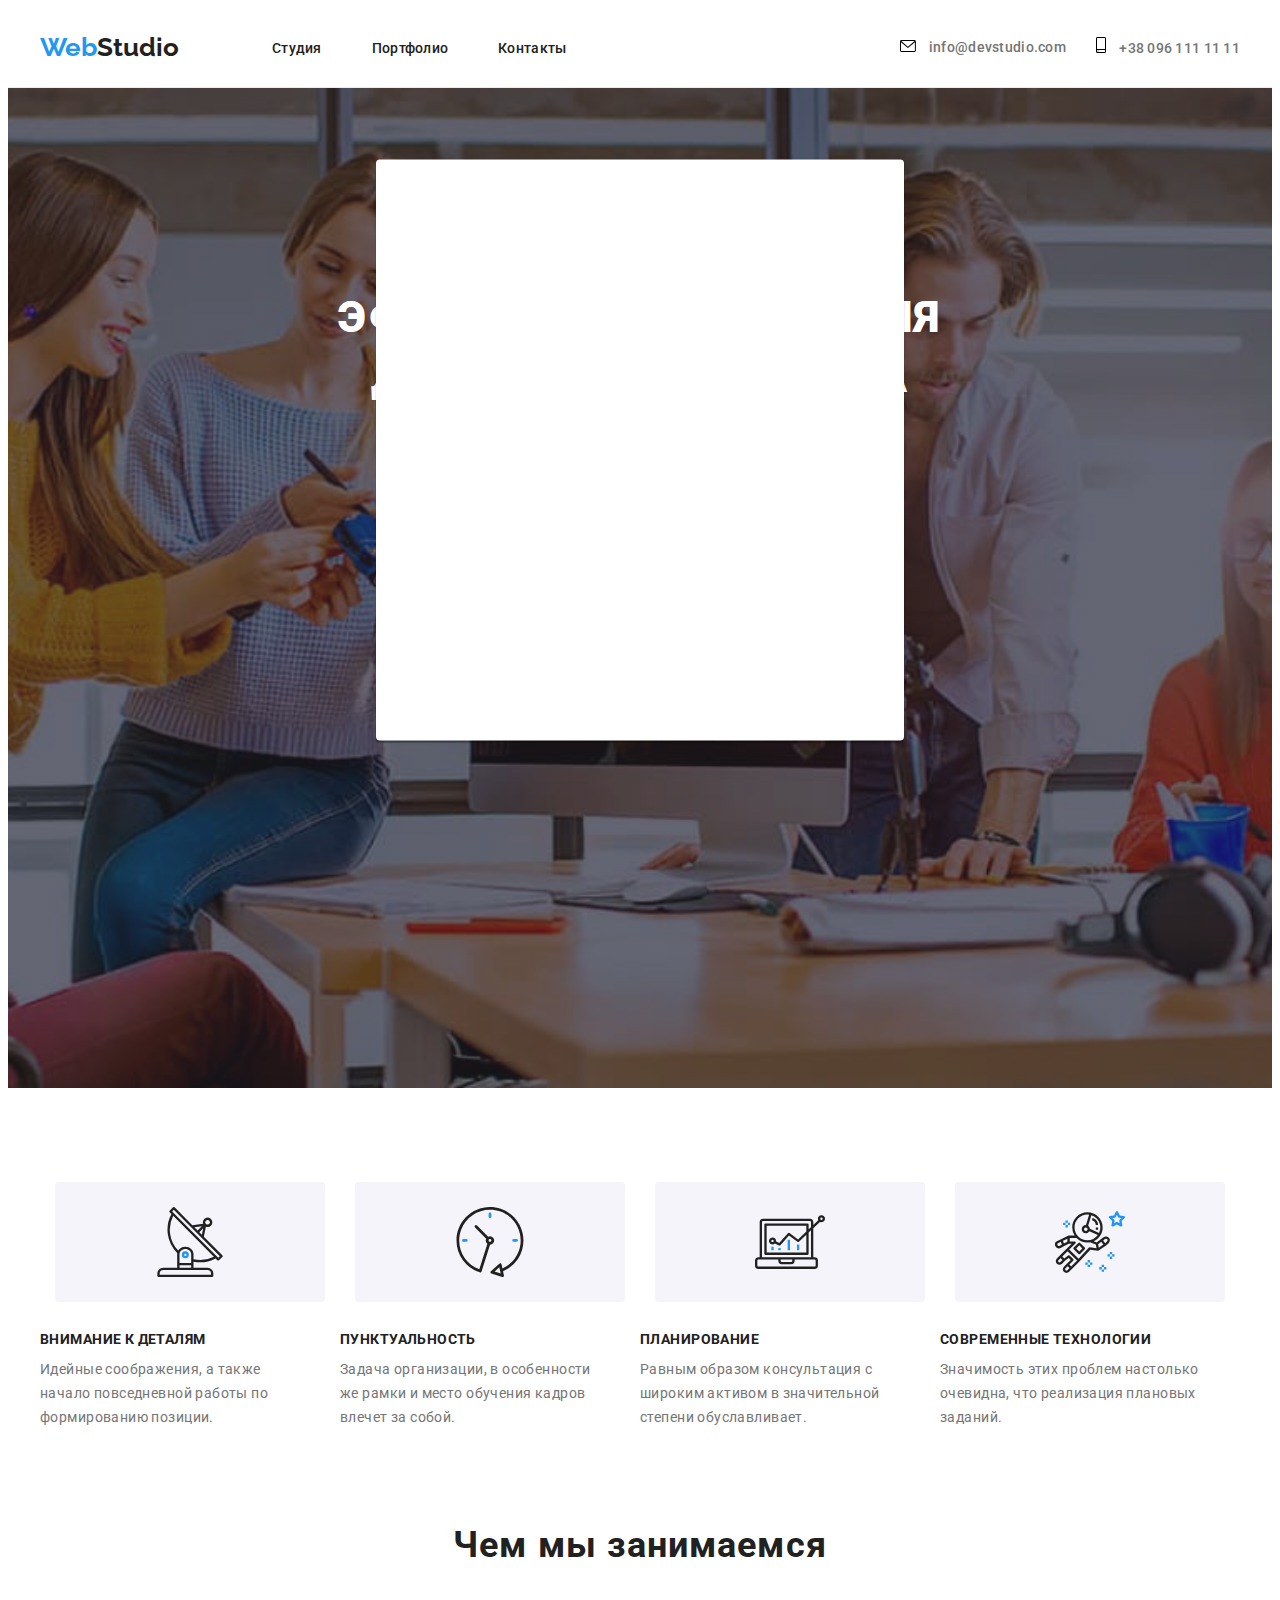
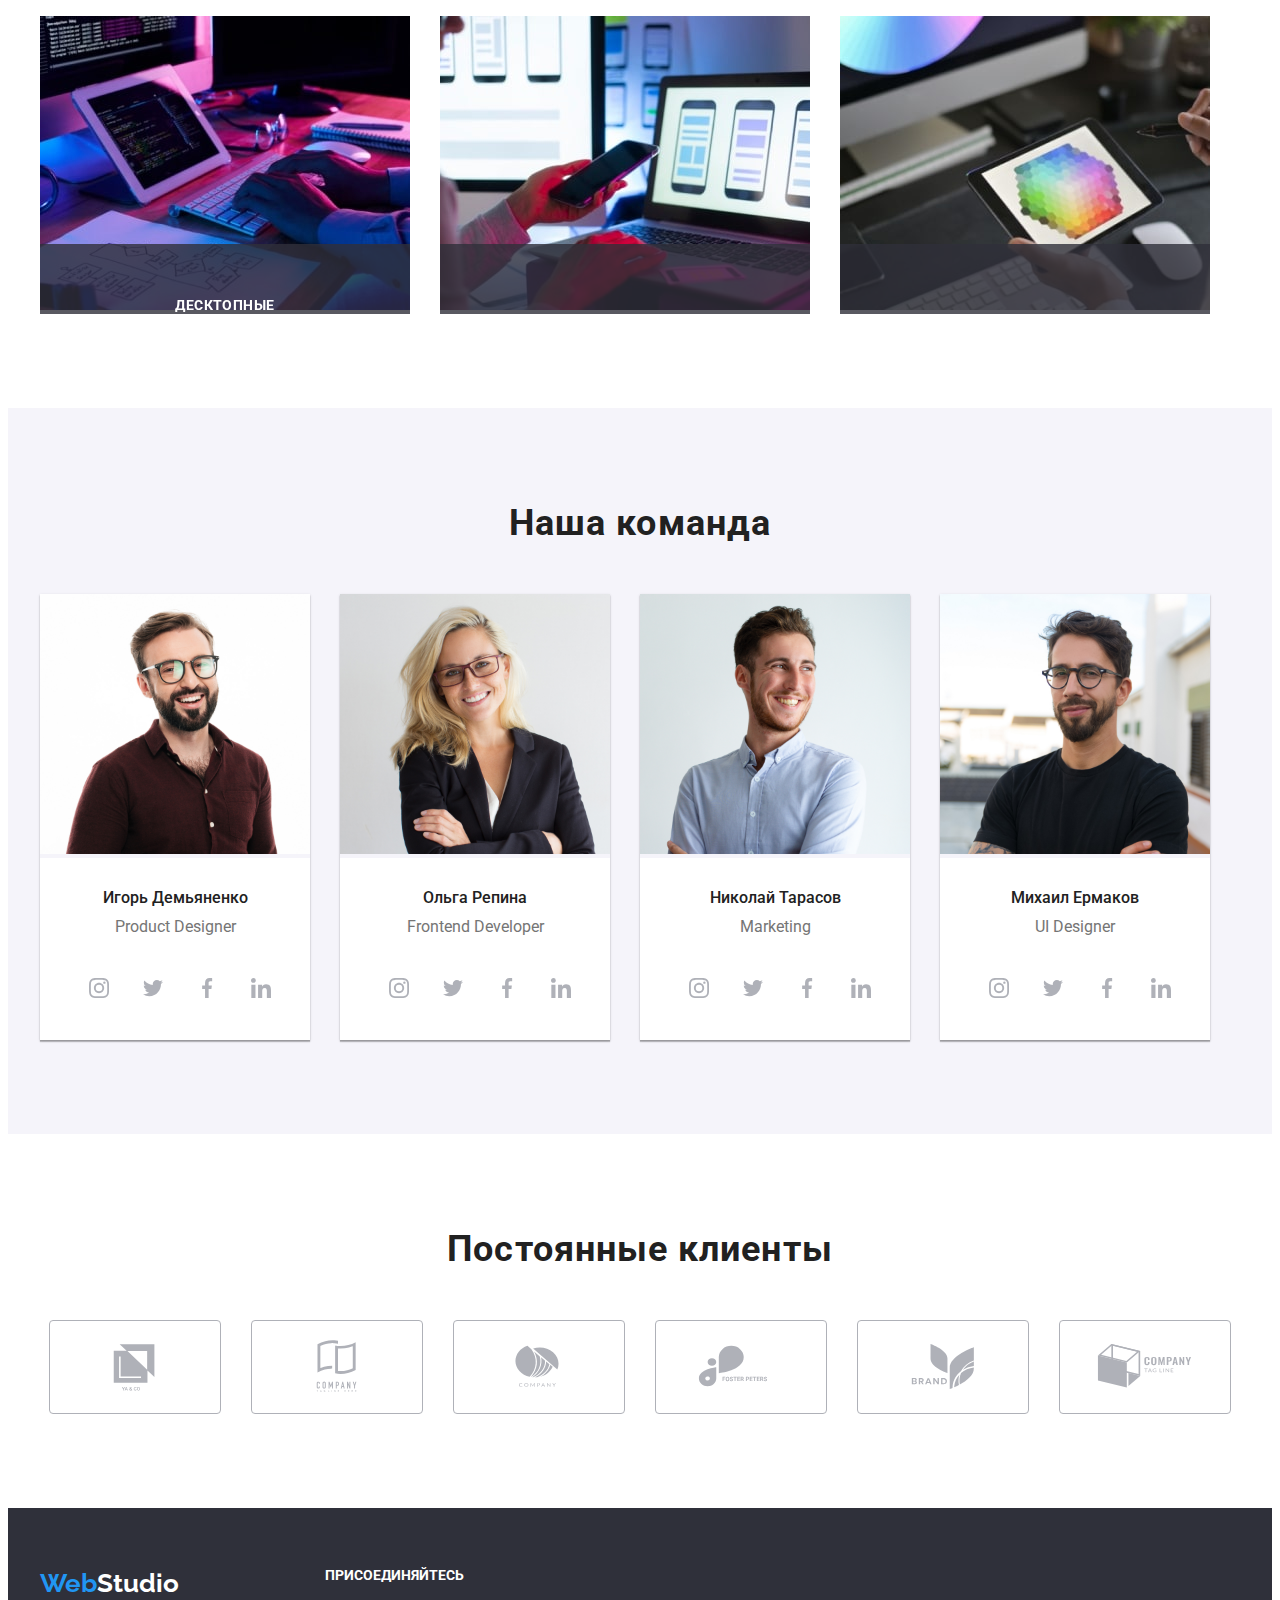
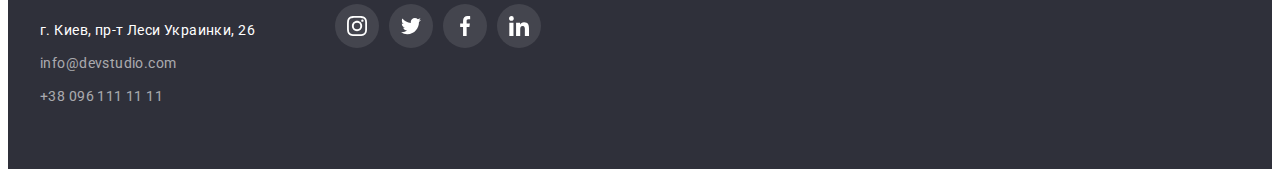
==== index.html @ 8c89219f "Добавляет модальное окно" ====
<!DOCTYPE html>
<html lang="ru">
<head>
    <meta charset="UTF-8">
    <meta http-equiv="X-UA-Compatible" content="IE=edge">
    <meta name="viewport" content="width=device-width, initial-scale=1.0">
    <title>WebStudio</title>
    <link href="https://fonts.googleapis.com/css2?family=Raleway:wght@700&family=Roboto:wght@400;500;700;900&display=swap" rel="stylesheet">
    <link rel="stylesheet" href="https://cdnjs.cloudflare.com/ajax/libs/modern-normalize/1.1.0/modern-normalize.min.css" integrity="sha512-wpPYUAdjBVSE4KJnH1VR1HeZfpl1ub8YT/NKx4PuQ5NmX2tKuGu6U/JRp5y+Y8XG2tV+wKQpNHVUX03MfMFn9Q==" crossorigin="anonymous" referrerpolicy="no-referrer" />
    <link rel="stylesheet" href="./css/styles.css" />

</head>
<body>
    <!--Шапка-->
<header class="header">
    <div class="container">
     <a href="/" class="logo"><span>Web</span>Studio</a>
     <nav> 
         
     <ul class="site-nav list">
         <li class="site-nav-item">
             <a href="" class="header-item">Студия</a></li>
         <li class="site-nav-item">
             <a href="./portfolio.html" class="header-item current">Портфолио</a></li>
         <li class="site-nav-item">
             <a href="" class="header-item">Контакты</a>
            </li>
     </ul>
    
 
    </nav>
 
     <div class="header-contacts">
     <ul class="contacts list">
         <li class="contacts-item">
             <a href="mailto:info@devstudio.com" class="header-item">
             <svg class="icon-mail">
                 <use href="./images/symbol-defsheadopt.svg#icon-envelope"></use>
             </svg>
                 info@devstudio.com</a>
         </li>
         <li class="contacts-item">
             <a href="tel:+380961111111" class="header-item">
                 <svg class="icon-tel">
                     <use href="./images/symbol-defsheadopt.svg#icon-smartphone"></use>
                 </svg>   
                 +38 096 111 11 11</a>
         </li> 
     </ul>
    </div>
    
     </div>
 </header>

  <main>

      <!--Герой-->
 <section class="hero"> 
     
    <div class="container">
        <h1 class="hero-title">Эффективные решения
            для вашего бизнеса</h1>
        <button type="button" class="hero-btn">Заказать услугу</button>
    </div>

    <div class="backdrop">
        <div class="modal">
            <svg class="modal-icon" width="30" height="30">
                <use href=""></use>
            </svg>

        </div>
    </div>
    
 </section>

<!--Преимущества-->
<section class="benefits">
    <div class="container">

        <ul class="benefits-logo-list list">
            <li class="benefits-logo-item">
                <svg class="benefits-icon" width="70" height="70">
                    <use href="./images/symbol-defsbenefopt.svg#icon-antenna-1"></use>
                </svg>
            </li>
            <li class="benefits-logo-item">
                <svg class="benefits-icon" width="70" height="70">
                    <use href="./images/symbol-defsbenefopt.svg#icon-clock-1"></use>
                </svg>
            </li>
            <li class="benefits-logo-item">
                <svg class="benefits-icon" width="70" height="70">
                    <use href="./images/symbol-defsbenefopt.svg#icon-diagram-1"></use>
                </svg>
            </li>
            <li class="benefits-logo-item">
                <svg class="benefits-icon" width="70" height="70">
                    <use href="./images/symbol-defsbenefopt.svg#icon-astronaut-1"></use>
                </svg>
            </li>
        </ul>

    <ul class="benefits-list list">
        
        <li class="benefits-item"> 
         <h3 class="benefits-title">Внимание к деталям</h3>
            <p class="benefits-text">Идейные соображения, а также 
               начало повседневной работы по формированию позиции.
            </p>  
        </li>
        <li class="benefits-item">
         <h3 class="benefits-title">Пунктуальность</h3>
             <p class="benefits-text">Задача организации, в особенности же рамки
                и место обучения кадров влечет за собой.
            </p>
        </li>
        <li class="benefits-item">
        <h3 class="benefits-title">Планирование</h3>
             <p class="benefits-text">Равным образом консультация с широким
                активом в значительной степени обуславливает.
            </p>
        </li>
        <li class="benefits-item">
        <h3 class="benefits-title">Современные технологии</h3>
             <p class="benefits-text">Значимость этих проблем настолько очевидна, 
                что реализация плановых заданий.
            </p>
        </li>
    </ul>
    </div>  
</section>

<!--Услуги-->
<section class="service">
    <div class="container">
  <h2 class="service-title">Чем мы занимаемся</h2>
  <ul class="service-list list">
      
     <li class="img-item"> 
        <!-- <div class="service-font"> -->
    <img src="./images/icon1.jpg" alt="Ноутбук" width="370">
    <div class="service-text">
    <h3 class="service-exemple">Десктопные приложения</h3>
    </div>
        <!-- </div>  -->
     </li>

     <li class="img-item">
        <div class="service-font">
        <img src="./images/icon2.jpg" alt="Смартфон" width="370">
    </div>

    </li>
    <li class="img-item">
    <div class="service-font">
        <img src="./images/icon3.jpg" alt="Планшет" width="370">
    </div>
    </li>
 </ul>
</div>
</section>

<!--Команда-->
<section class="section-team">
    <div class="container">
    <h2 class="section-title">Наша команда</h2>
    <ul class="team-list">
        <li class="team-item shadow">
          <img src="./images/icon2.1.jpg" alt="Игорь Демьяненко" width="270">
            <div class="team-container">
                  <h3 class="title">Игорь Демьяненко</h3>
                  <p lang="en" class="text">Product Designer</p>
                  <ul class="team-soc-list list">
                      <li class="team-soc-item">
                        <a href="" class="team-soc-link">
                           <svg class="team-soc-icon" width="20" height="20">
                               <use href="./images/symbol-defs opt.svg#icon-instagram-2"></use>
                           </svg>
                        </a>
                    </li>
                      <li class="team-soc-item">
                        <a href="" class="team-soc-link">
                            <svg class="team-soc-icon" width="20" height="20">
                                <use href="./images/symbol-defs opt.svg#icon-twitter-1"></use>
                            </svg>
                        </a>
                    </li>
                      <li class="team-soc-item">
                          <a href="" class="team-soc-link"><svg class="team-soc-icon" width="20" height="20">
                            <use href="./images/symbol-defs opt.svg#icon-facebook-1"></use>
                        </svg>
                    </a>
                    </li>
                      <li class="team-soc-item">
                          <a href="" class="team-soc-link"><svg class="team-soc-icon" width="20" height="20">
                            <use href="./images/symbol-defs opt.svg#icon-linkedin-1"></use>
                        </svg>
                    </a>
                    </li>
                  </ul>
            </div>   
        </li>

        <li class="team-item shadow">
           <img src="./images/icon2.2.jpg" alt="Ольга Репина" width="270">
             <div class="team-container">
                  <h3 class="title">Ольга Репина</h3>
                  <p lang="en" class="text">Frontend Developer</p>
                  <ul class="team-soc-list list">
                    <li class="team-soc-item">
                      <a href="" class="team-soc-link">
                         <svg class="team-soc-icon" width="20" height="20">
                             <use href="./images/symbol-defs opt.svg#icon-instagram-2"></use>
                         </svg>
                      </a>
                  </li>
                    <li class="team-soc-item">
                      <a href="" class="team-soc-link">
                          <svg class="team-soc-icon" width="20" height="20">
                              <use href="./images/symbol-defs opt.svg#icon-twitter-1"></use>
                          </svg>
                      </a>
                  </li>
                    <li class="team-soc-item">
                        <a href="" class="team-soc-link">
                            <svg class="team-soc-icon" width="20" height="20">
                          <use href="./images/symbol-defs opt.svg#icon-facebook-1"></use>
                      </svg>
                    </a>
                  </li>
                    <li class="team-soc-item">
                    <a href="" class="team-soc-link">
                            <svg class="team-soc-icon" width="20" height="20">
                            <use href="./images/symbol-defs opt.svg#icon-linkedin-1"></use>
                      </svg>
                  </a>
                  </li>
                </ul>
             </div>   
        </li>

        <li class="team-item shadow">
            <img src="./images/icon2.3.jpg" alt="Николай Тарасов" width="270">
              <div class="team-container">
                  <h3 class="title">Николай Тарасов</h3>
                  <p lang="en" class="text">Marketing</p>
                  <ul class="team-soc-list list">
                    <li class="team-soc-item">
                      <a href="" class="team-soc-link">
                         <svg class="team-soc-icon" width="20" height="20">
                             <use href="./images/symbol-defs opt.svg#icon-instagram-2"></use>
                         </svg>
                      </a>
                  </li>
                    <li class="team-soc-item">
                      <a href="" class="team-soc-link">
                          <svg class="team-soc-icon" width="20" height="20">
                              <use href="./images/symbol-defs opt.svg#icon-twitter-1"></use>
                          </svg>
                      </a>
                  </li>
                    <li class="team-soc-item">
                        <a href="" class="team-soc-link"><svg class="team-soc-icon" width="20" height="20">
                          <use href="./images/symbol-defs opt.svg#icon-facebook-1"></use>
                      </svg>
                    </a>
                  </li>
                    <li class="team-soc-item">
                        <a href="" class="team-soc-link">
                            <svg class="team-soc-icon" width="20" height="20">
                          <use href="./images/symbol-defs opt.svg#icon-linkedin-1"></use>
                      </svg>
                  </a>
                  </li>
                </ul>
              </div>   
        </li>

        <li class="team-item shadow">
            <img src="./images/icon2.4.jpg" alt="Михаил Ермаков" width="270">
              <div class="team-container">
                  <h3 class="title">Михаил Ермаков</h3>
                  <p lang="en" class="text">UI Designer</p>
                  <ul class="team-soc-list list">
                    <li class="team-soc-item">
                      <a href="" class="team-soc-link">
                         <svg class="team-soc-icon" width="20" height="20">
                             <use href="./images/symbol-defs opt.svg#icon-instagram-2"></use>
                         </svg>
                      </a>
                  </li>
                    <li class="team-soc-item">
                      <a href="" class="team-soc-link">
                          <svg class="team-soc-icon" width="20" height="20">
                              <use href="./images/symbol-defs opt.svg#icon-twitter-1"></use>
                          </svg>
                      </a>
                  </li>
                    <li class="team-soc-item">
                        <a href="" class="team-soc-link"><svg class="team-soc-icon" width="20" height="20">
                          <use href="./images/symbol-defs opt.svg#icon-facebook-1"></use>
                      </svg>
                    </a>
                  </li>
                    <li class="team-soc-item">
                        <a href="" class="team-soc-link"><svg class="team-soc-icon" width="20" height="20">
                          <use href="./images/symbol-defs opt.svg#icon-linkedin-1"></use>
                      </svg>
                  </a>
                  </li>
                </ul>
              </div>   
        </li>
   </ul>
</div>
</section>

<!-- Постоянные клиенты -->

<section class="clients">
    <div class="container">
        <h2 class="clients-title">Постоянные клиенты</h2>
        <ul class="clients-list list">
            <li class="clients-item">
                <a href="" class="clients-link">
                <svg class="clients-icon" width="106" height="60">
                    <use href="./images/symbol-defsclientsopt.svg#icon-ya"></use>
                </svg>
                 </a>
            </li>
            <li class="clients-item">
                <a href="" class="clients-link">
                <svg class="clients-icon" width="106" height="60">
                    <use href="./images/symbol-defsclientsopt.svg#icon-tagline"></use>
                </svg>
                </a>
            </li>
            <li class="clients-item">
                <a href="" class="clients-link" >
                    <svg class="clients-icon" width="106" height="60">
                        <use href="./images/symbol-defsclientsopt.svg#icon-company"></use>
                    </svg>
                </a>
            </li>
            <li class="clients-item">
                <a href="" class="clients-link">
                    <svg class="clients-icon" width="106" height="60">
                        <use href="./images/symbol-defsclientsopt.svg#icon-foster"></use>
                    </svg>
                </a>
            </li>
            <li class="clients-item">
                <a href="" class="clients-link">
                    <svg class="clients-icon" width="106" height="60">
                        <use href="./images/symbol-defsclientsopt.svg#icon-brand"></use>
                    </svg>
                </a>
            </li>
            <li class="clients-item">
                <a href="" class="clients-link">
                    <svg class="clients-icon" width="106" height="60">
                        <use href="./images/symbol-defsclientsopt.svg#icon-tag"></use>
                    </svg>
                </a>
            </li>
        </ul>
 
    </div>
</section>
</main>


<!--Футер-->

<footer class="footer">
    <div class="container">

    <div class="address-content">
    <a href="/" class="logo"><span>Web</span>Studio</a>
    <address class="address-text">
      г. Киев, пр-т Леси Украинки, 26
     </address>

     <ul class="address-contacts">
        <li class="address-link">
            <a href="mailto:info@devstudio.com" class="link">info@devstudio.com</a><br>
        </li>
        <li class="address-link">
            <a href="tel:+380961111111" class="link">+38 096 111 11 11</a>
        </li> 
     </ul>
    </div>

    <div class="footer-soc">
            <h3 class="join">Присоединяйтесь</h3>
        <ul class="join-soc-list list">
            <li class="join-soc-item">
                <a href="" class="join-soc-link">
                    <svg class="join-soc-icon" width="20" height="20">
                        <use href="./images/symbol-defs opt.svg#icon-instagram-2"></use>
                    </svg>
                 </a>
            </li>
            <li class="join-soc-item">
                <a href="" class="join-soc-link">
                    <svg class="join-soc-icon" width="20" height="20">
                        <use href="./images/symbol-defs opt.svg#icon-twitter-1"></use>
                    </svg>
                </a>
            </li>
            <li class="join-soc-item">
                <a href="" class="join-soc-link"><svg class="join-soc-icon" width="20" height="20">
                    <use href="./images/symbol-defs opt.svg#icon-facebook-1"></use>
                </svg>
            </a>
            </li>
            <li class="join-soc-item">
                <a href="" class="join-soc-link"><svg class="join-soc-icon" width="20" height="20">
                    <use href="./images/symbol-defs opt.svg#icon-linkedin-1"></use>
                </svg>
            </a> 
            </li>
        </ul>
    </div>
    </div>
</footer>
  
</body>
</html>
---- css/styles.css ----
:root {
    --primary-text-color: #757575;
    --title-text-color: #212121;
    --accent-color: #2196f3;
    --primary-bg-color: #ffffff;
}
body {
    color: var(--primary-text-color);
    background-color: var(--primary-bg-color); 
    font-family: "Roboto", sans-serif;  
    font-weight: 400;
    letter-spacing: 0,03em;
}

p,
h1, 
h2,
h3,
h4,
h5, 
h6,
ul, 
li {
margin: 0;
padding-left: 0;
}

.list {
    list-style: none;
}

.container {
    width: 1200px;
    padding-left: 15px;
    padding-right: 15px;
    margin: 0 auto;
}
/* Шапка */

.header {
    padding-top: 24px;
    padding-bottom: 24px;
    border-bottom: 1px solid #ECECEC;
}

.header .container {
    display: flex;
    align-items: center;
}

.logo {
    color: var(--title-text-color) ;
    font-family: "Raleway", sans-serif;
    font-weight: 700;
    font-size: 26px;
    line-height: 1.19;
    text-decoration: none;
    margin-right: 93px;
}

.logo span {
    color: var(--accent-color);
}

.site-nav  {
    display: flex;
}

.site-nav .header-item {
    color: var(--title-text-color);
    font-weight: 500;
    font-size: 14px;
    line-height: 1.14;
    letter-spacing: 0.02em;
    text-decoration: none;
}

.site-nav .header-item:hover,
.site-nav .header-item:focus {
   color: var(--accent-color);
}
.site-nav-item{
    margin-right: 50px;
}

.contacts {
    display: flex;
}  

.contacts .header-item {
    color: var(--primary-text-color);
    text-decoration: none;
    font-weight: 500;
    font-size: 14px;
    line-height: 1.14;
    letter-spacing: 0.02em;
}

.contacts .header-item:hover, 
.contacts .header-item:focus {
    color: var(--accent-color); 
}

.current:hover,
.current:focus {
    color: var(--accent-color);
}
.header-contacts {
    margin-left: auto;
}

.header-item:not(:last-child) {
    margin-right: 50px;
}
.site-nav-item {
    position: relative;
}

.site-nav-item .header-item:hover::after{
    content: '';
    display: flex;
    position: absolute;
    top: 46px;
    left: 0;
    width: 100%;
    height: 4px;
    border-radius: 2px;
    background-color: var(--accent-color);
}

.contacts {
    display: flex;
    margin-left: auto;
}
.contacts-item + .contacts-item {
    margin-left: 30px;
}

.icon-mail {
    width: 16px;
    height: 12px;
    margin-right: 10px;
    color: var(--primary-text-color);
}

.icon-tel {
    width: 10px;
    height: 16px;
    margin-right: 10px;
    color: var(--primary-text-color);
}
.header-item:hover,
.header-item:focus {
fill: var(--accent-color);
}
    
/* Герой */

.hero {
    padding-top: 200px;
    padding-bottom: 200px;
}

.hero .container {
    display: block; 
} 

.hero-title {
    margin-right: auto;
    margin-left: auto;
}
.hero-btn {
    display: block;
    border-radius: 4px;
    min-width: 200px;
    height: 50px;
    margin-right: auto;
    margin-left: auto;
}

.hero .hero-btn {
    font-family: inherit;
    color: var(--primary-bg-color);
    background-color: var(--accent-color);
    font-weight: 700;
    font-size: 16px;
    line-height: 1.89;
    align-items: center;
    text-align: center;
    letter-spacing: 0.06em;
    cursor: pointer;
}

.hero-title {
    color: var(--primary-bg-color);
    max-width: 700px;
    font-style: normal;
    font-weight: 900;
    font-size: 44px;
    line-height: 1.36;
    text-align: center;
    letter-spacing: 0.06em;
    text-transform: uppercase;
    padding-bottom: 40px;
}
.hero {
    padding-top: 200px;
    padding-bottom: 200px;
    max-width: 1600px;
    height: 600px; margin-left: auto;
    margin: 0 auto;
    background-image:linear-gradient(rgba(47, 48, 58, 0.4), rgba(47, 48, 58, 0.4)), url(../images/Img\ font.jpg);
    background-repeat: no-repeat;
    background-position: center;
    background-size: cover;
}

.backdrop {
    position: fixed;
    top: 0;
    left: 0;
    width: 100%;
    height: 100%;
}

.modal {
    position: absolute;
    top: 50%;
    left: 50%;
    transform: translate(-50%, -50%);
    min-width: 528px;
    min-height: 581px;
    background-color: var(--primary-bg-color);
    box-shadow: 0px 1px 3px rgba(0, 0, 0, 0.12),
    0px 1px 1px rgba(0, 0, 0, 0.14),
    0px 2px 1px rgba(0, 0, 0, 0.2);
    border-radius: 4px;
} 



/* Преимущества */
.benefits {
    padding-top: 94px;
}
.benefits-list {
    display: flex;
}
.benefits-item {
    width: 270px;
}

.benefits-item:not(:last-child){
    margin-right: 30px;
}
.benefits-logo-list {
    display: flex;
    justify-content: center;
}
.benefits-logo-item {
    width: 270px;
    height: 120px;
    border-radius: 4px;
    display:flex;
    justify-content: center;
    align-items: center;
    background-color: #F5F4Fa;
}
.benefits-logo-item:not(:first-child){
    margin-left: 30px;
}
.benefits-title {
    margin-bottom: 10px;
    margin-top: 30px;
    font-weight: 700;
    font-size: 14px;
    line-height: 1.14;
    letter-spacing: 0.03em;
    text-transform: uppercase;
    color: var(--title-text-color);
}

.benefits-text { 
    font-weight: 400;
    font-size: 14px;
    line-height: 1.71;
    letter-spacing: 0.03em;
    color: var(--primary-text-color);
}


/* Услуги */

.service-title,
.team-title, 
.section-title {
    font-weight: 700;
    font-size: 36px;
    line-height: 1.17;
    text-align: center;
    letter-spacing: 0.03em;
    color: var(--title-text-color); 
}
.service-title {
    margin-bottom: 50px;
}
.service {
    padding-top: 94px;
    padding-bottom: 94px;
}

.service-list {
    display: flex;
}
.service-list .list {
    padding-bottom: 94px;
}

.img-item:not(:last-child) {
   margin-right: 30px; 
}
.img-item {
    position: relative;
}

.img-item::before {
    display: inline-block;
    position: absolute;
    content: '';
    width: 100%;
    height: 70px;
    bottom: 0;
    background: rgba(47, 48, 58, 0.8);

}
.service-text {
   position: relative;
}

.service-exemple {
    display: flex;
    position: absolute;
    top: 50%;
    left: 50%;
    transform: translate(-50%, -50%);
} 

 .service-exemple {
    font-weight: 700;
    font-size: 14px;
    line-height: 1.14;
    text-align: center;
    letter-spacing: 0.03em;
    text-transform: uppercase;
    color: var(--primary-bg-color);
}

/* Team */

.section-team {
    background-color: #F5F4FA;
    padding-top: 94px;
    padding-bottom: 94px;
}

.section-title {
    margin-bottom: 50px;
}

.team-list {
    display: flex;
    list-style: none;
}

.team-item:not(:last-child) {
    margin-right: 30px; 
}

.team-list .title {
    color: var(--title-text-color);
    font-weight: 500;
    font-size: 16px;
    line-height: 1.19;     
}
    
.team-list .text {
    color: var(--primary-text-color);
    font-weight: 400;
    font-size: 16px;
    line-height: 1.19;
    text-align: center;
    margin-bottom: 30px;
}

.title {
    text-align: center;
    padding-bottom: 10px;
}

.team-container {
    padding-top: 30px;
    padding-bottom: 30px;
    background-color: var(--primary-bg-color);
} 

.team-soc-list {
    display: flex;
    justify-content: center;
}
.team-soc-link {
    width: 44px;
    height: 44px;
    border-radius: 50%;
    display:flex;
    justify-content: center;
    align-items: center;
    margin-left: 10px;
}

.team-soc-icon {
    fill:#AFB1B8 ;
}

.team-soc-link:hover, 
.team-soc-link:focus {
    background-color: var(--accent-color);
}

.team-soc-link:hover .team-soc-icon,
.team-soc-link:focus .team-soc-icon {
    fill: #FFFFFF;
}

.shadow{
    box-shadow: 0px 2px 1px 0px rgba(0, 0, 0, 0.2), 0px 1px 1px 0px rgba(0, 0, 0, 0.14), 0px 1px 3px 0px rgba(0, 0, 0, 0.12);
}

/* <!--Постоянные клиенты> */

.clients {
    padding-top: 94px;
    padding-bottom: 94px;
}
.clients-list {
    display: flex;
    margin-left: auto;
    justify-content: center;
}


.clients-title {
    font-weight: 700;
    font-size: 36px;
    line-height: 1.17;
    text-align: center;
    letter-spacing: 0.03em;
    color: var(--title-text-color);
    margin-bottom: 50px; 
}

.clients-item {
    width: 170px;
}

.clients-item:not(:last-child){
    margin-right: 30px;
}

.clients-item {
    display: block;
    content:'';
    height: 92px;
    border-radius: 4px;
    border: 1px solid #AFB1B8;
    background-repeat: no-repeat;
    background-size: contain;
    background-position: center;
}  

.clients-link {
    fill:#AFB1B8 ;
    display: flex;
    justify-content: center;
    align-items: center;
    width: 100%;
    height: 100%;
}
.clients-item:hover,
.clients-item:focus {
    border: 1px solid #2196f3;
}
.clients-link:hover, 
.clients-link:focus {
fill: var(--accent-color);
}

/* Футер */

.footer {
    padding-top: 60px;
    padding-bottom: 60px;
}

.footer .logo {
    color: var(--primary-bg-color);
    margin-bottom: 20px;
}

.logo span{
    color: var(--accent-color);
}

.footer, .hero {
    background-color: #2F303A;
}

.footer .link {
    color: rgba(255, 255, 255, 0.6);
    text-decoration: none;
    font-style: normal;
    font-weight: 400;
    font-size: 14px;
    line-height: 1.71;
    letter-spacing: 0.03em;
}

.footer .link:hover,
.footer .link:focus {
   color: var(--accent-color);
}
.footer .address-text {
    color: var(--primary-bg-color);
    font-style: normal;
    font-weight: 400;
    font-size: 14px;
    line-height: 1.71;
    letter-spacing: 0.03em;
}
.address-text {
    margin-top: 20px; 
}
.address-contacts {
    list-style: none;
}
.address-link {
    margin-top: 9px;
}


.join {
    color: #ffffff;
    font-family: Roboto;
    font-style: bold;
    font-size: 14px;
    line-height: 1.14;
    letter-spacing: 3%;
    text-transform: uppercase;
    margin-bottom: 20px;
}

.footer .container{
    display: flex;  
}
.address-content {
    width:calc(25% - 15px);
}

.footer-soc {
    flex-grow: 1;
}

.join-soc-link {
    width: 44px;
    height: 44px;
    border-radius: 50%;
    display:flex;
    justify-content: center;
    align-items: center;
    margin-left: 10px;
    background-color: rgba(255, 255, 255, 0.1)
    ;
}

.join-soc-icon {
    fill:#FFFFFF ;
}
.join-soc-list {
    display:flex;
    align-items: center;
}

.join-soc-link:hover, 
.join-soc-link:focus {
    background-color: var(--accent-color);
}

.join-soc-link:hover .team-soc-icon{
    fill: #FFFFFF;
}

/* Portfolio styles */

.visually-hidden {
    position: absolute;
    white-space: nowrap;
    width: 1px;
    height: 1px;
    overflow: hidden;
    border: 0;
    padding: 0;
    clip: rect(0 0 0 0);
    clip-path: inset(50%);
    margin: -1px;
}

.projects {
    padding-top: 94px;
    padding-bottom: 94px;
}

.button-list {
    display: flex; 
    flex-wrap: nowrap;
    margin-right: auto;
    margin-left: auto;
    margin-bottom: 50px;
} 

.projects-btn {
    padding: 6px 22px 6px 22px;
    border-radius: 4px;
    font-family: inherit;
    font-weight: 500;
    font-size: 16px;
    line-height: 1.62;
    text-align: center;
    letter-spacing: 0.03em;
    color: var(--title-text-color);
    white-space: nowrap;
    }

.btn-item:first-child {
    margin-left: auto;
    margin-right: 8px;
    max-width: 73px;
}
.btn-item:ntn-child(2){
    max-width: 128px;
}

.btn-item:ntn-child(3){
    max-width: 145px;
}

.btn-item:ntn-child(4) {
   max-width: 103px;
}

.btn-item:last-child {
    margin-right: auto;
    max-width: 130px;

}
.projects-btn:hover,
.projects-btn:focus {
    color: var(--primary-bg-color);
    background-color: var(--accent-color);
}

.btn-item:not(:last-child) {
    margin-right: 8px;
}

.projects-btn {
    flex-basis: calc((100% - 50px) / 5);
} 

.btn-item:hover,
.btn-item:focus {
    box-shadow: 0px 2px 2px 0px rgba(0, 0, 0, 0.12),
    0px 1px 2px 0px rgba(0, 0, 0, 0.1);

}

.portfolio {
    padding: 20px 24px 20px 24px;
    border-right: 1px solid #EEEEEE; 
    border-bottom: 1px solid #EEEEEE;
    border-left: 1px solid #EEEEEE; 
}

.portfolio-link {
    display: block;
    text-decoration: none;
}

.portfolio-link:hover,
.portfolio-link:focus {
    box-shadow: 1px 4px 6px 0px rgba(0, 0, 0, 0.16), 0px 4px 4px 0px rgba(0, 0, 0, 0.06);
}

.container .projects-title {
    font-weight: 700;
    font-size: 18px;
    line-height: 2;
    letter-spacing: 0.06em;
    color: var(--title-text-color);
}

.container .projects-text {
    font-weight: 400;
    font-size: 16px;
    line-height: 1.89;
    letter-spacing: 0.03em;
    color: var(--primary-text-color);
}


.projects-list  {
    display: flex;
    flex-wrap: wrap;
    margin-left: -30px;
    margin-bottom: -30px;
}

.projects-items {
    flex-basis: calc((100% - 90px) / 3);
    margin-left: 30px;
    margin-bottom: 30px;
}
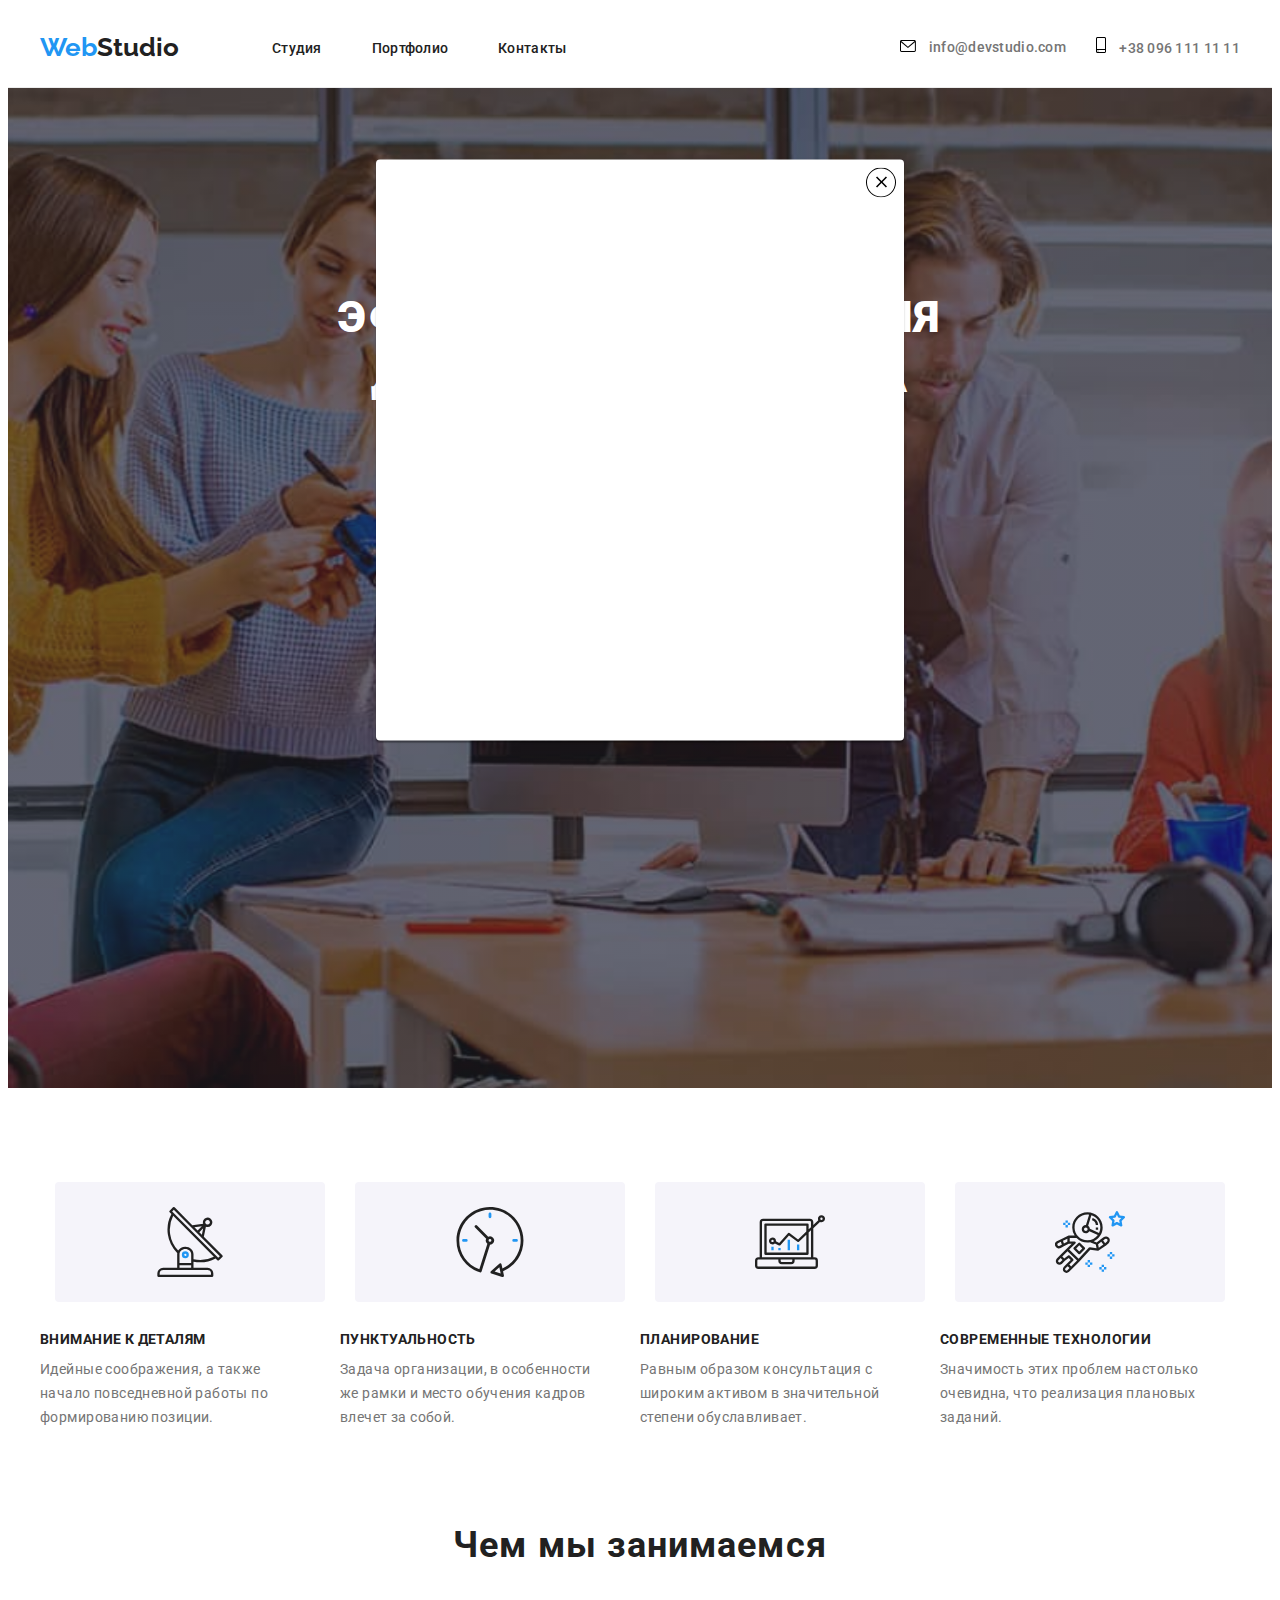
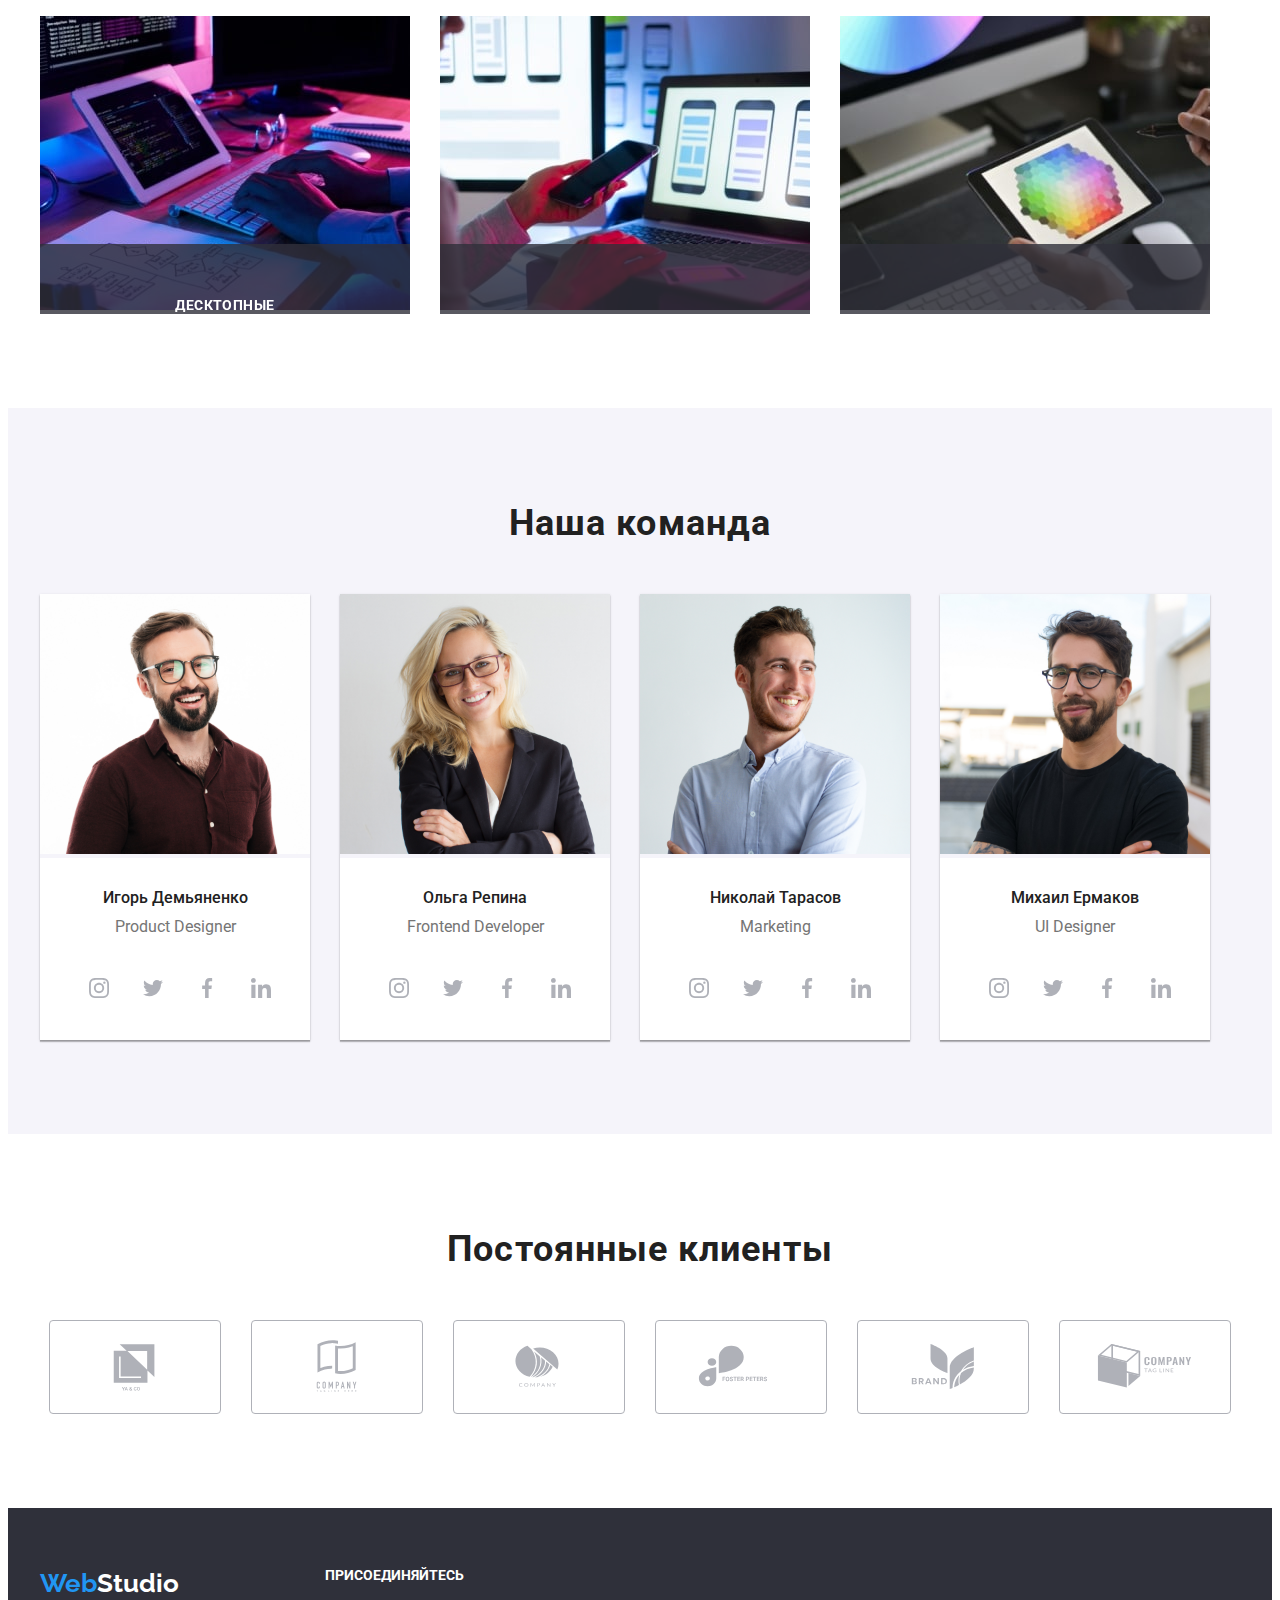
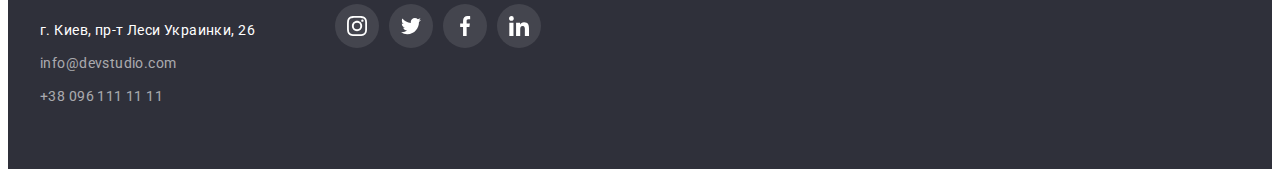
==== commit c0ed88f7: "Скрывает модальное окно" ====
--- a/index.html
+++ b/index.html
@@ -63,10 +63,10 @@
         <button type="button" class="hero-btn">Заказать услугу</button>
     </div>
 
-    <div class="backdrop">
+    <div class="backdrop is-hidden">
         <div class="modal">
             <svg class="modal-icon" width="30" height="30">
-                <use href=""></use>
+                <use href="./images/symbol-defsclose.svg#icon-close"></use>
             </svg>
 
         </div>
--- a/css/styles.css
+++ b/css/styles.css
@@ -223,6 +223,11 @@
     height: 100%;
 }
 
+.backdrop .is-hidden {
+    opacity: 0;
+    pointer-events: none;
+
+}
 .modal {
     position: absolute;
     top: 50%;
@@ -238,6 +243,14 @@
 } 
 
 
+.modal-icon {
+    position: absolute;
+    top: 8px;
+    right: 8px;
+
+}
+
+
 
 /* Преимущества */
 .benefits {
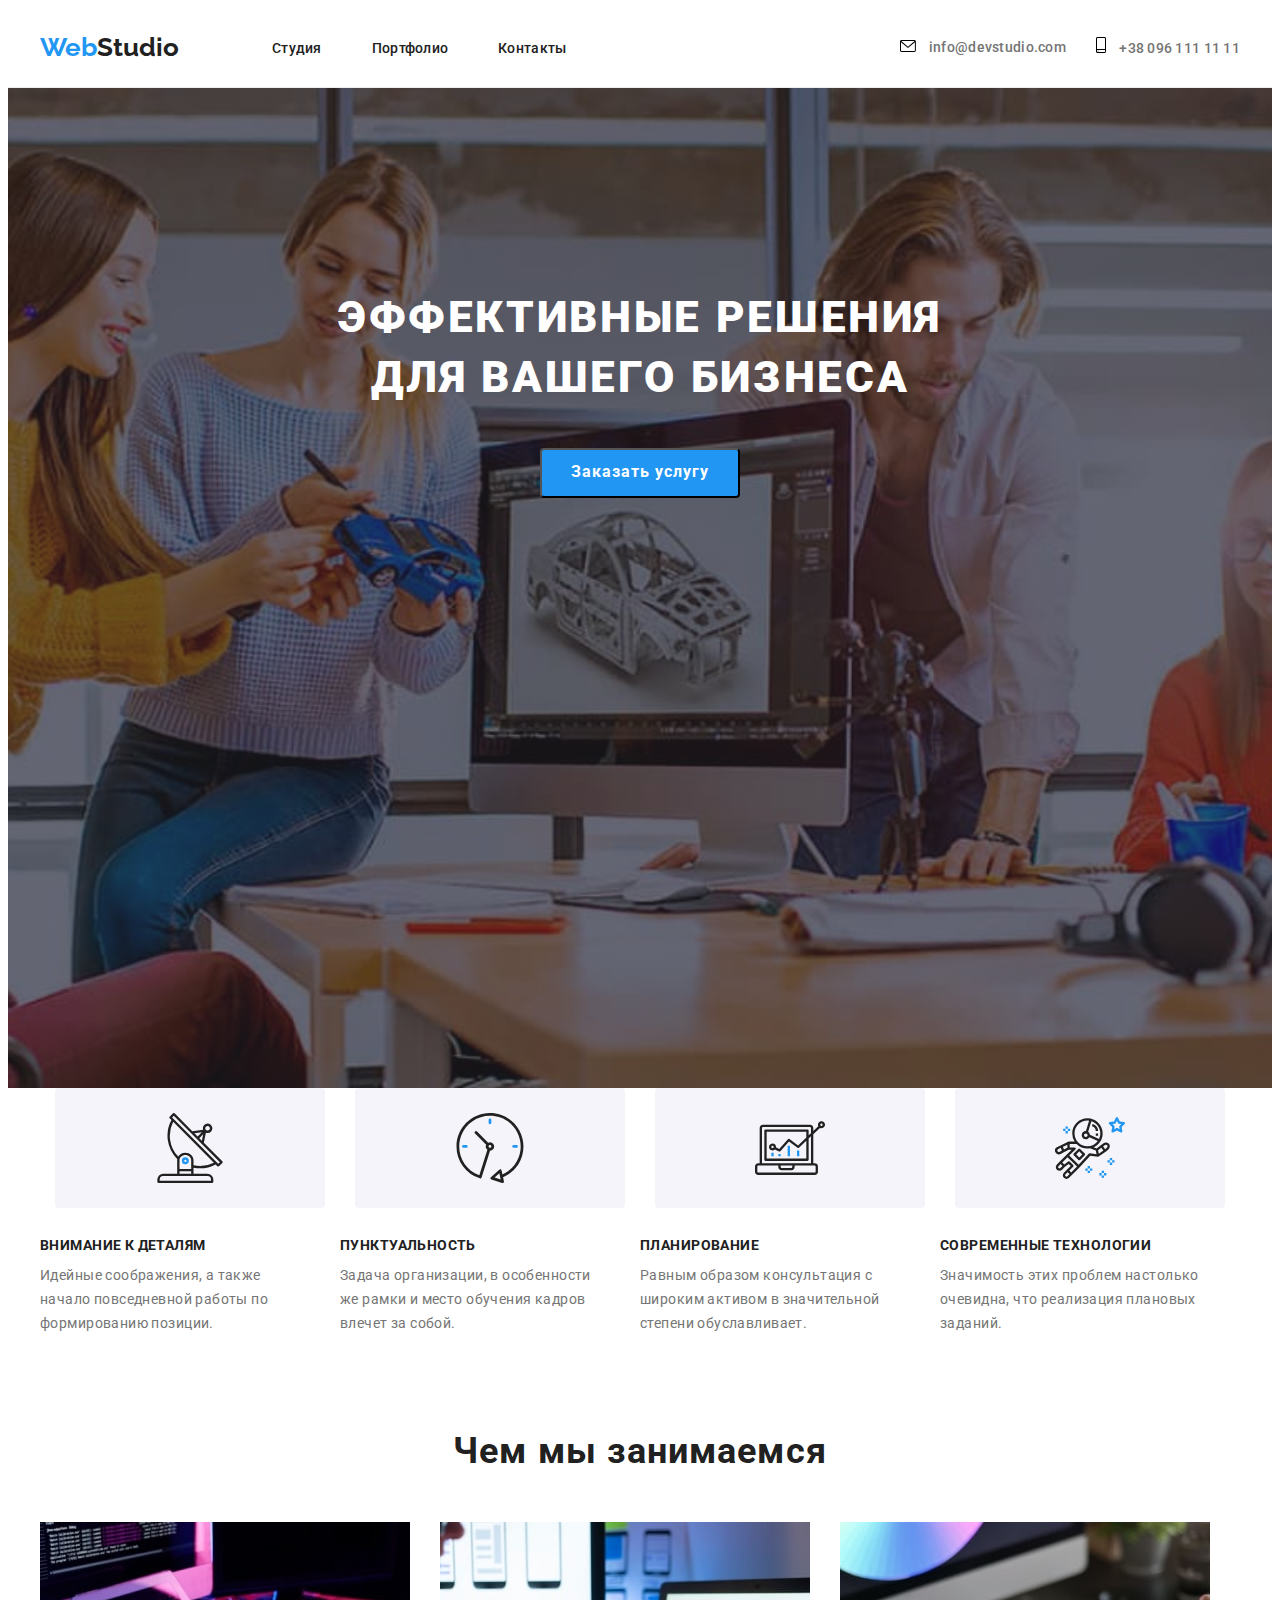
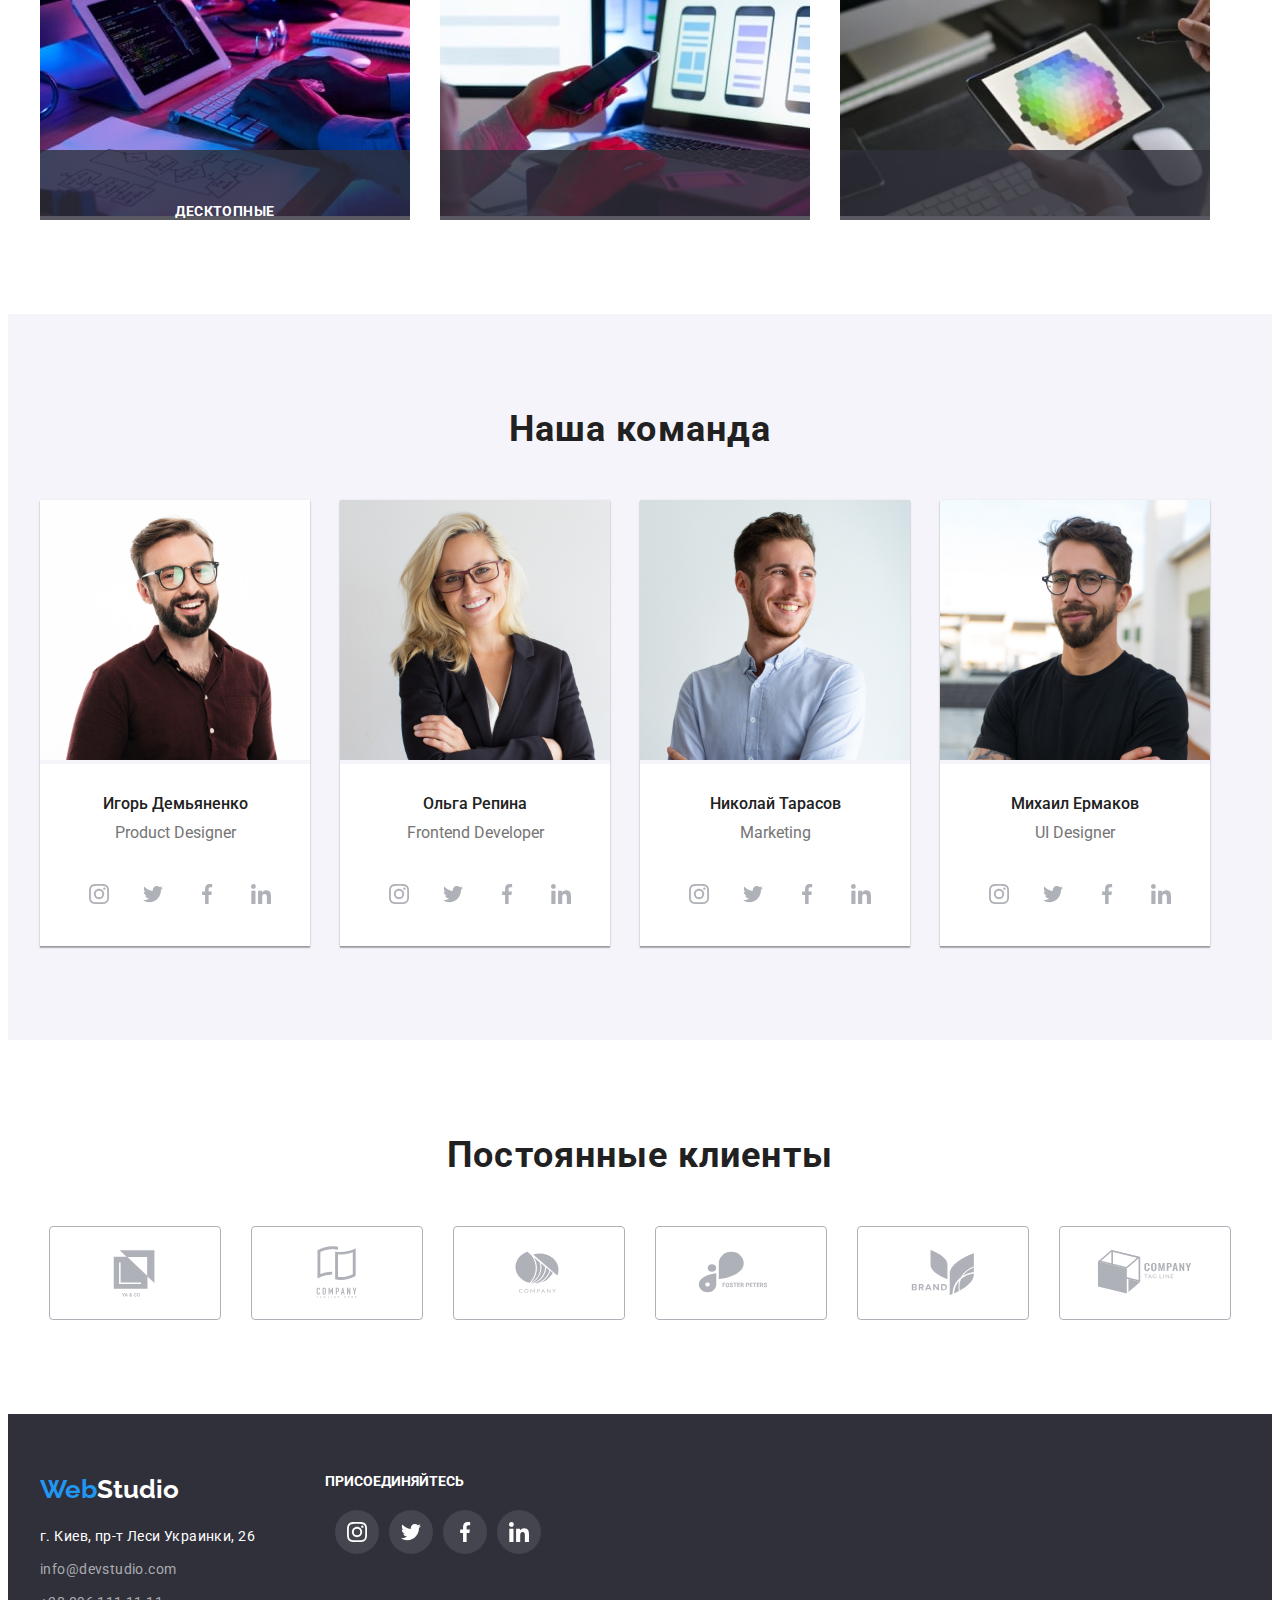
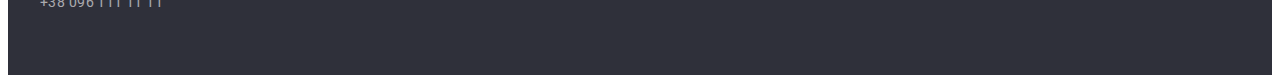
==== commit 96d7e160: "Изменяет модальное окно" ====
--- a/index.html
+++ b/index.html
@@ -63,14 +63,7 @@
         <button type="button" class="hero-btn">Заказать услугу</button>
     </div>
 
-    <div class="backdrop is-hidden">
-        <div class="modal">
-            <svg class="modal-icon" width="30" height="30">
-                <use href="./images/symbol-defsclose.svg#icon-close"></use>
-            </svg>
-
-        </div>
-    </div>
+    
     
  </section>
 
@@ -425,6 +418,14 @@
     </div>
     </div>
 </footer>
+
+<div class="backdrop is-hidden">
+    <div class="modal">
+        <svg class="modal-icon" width="30" height="30">
+            <use href="./images/symbol-defsclose.svg#icon-close"></use>
+        </svg>
+    </div>
+</div>
   
 </body>
 </html>
--- a/css/styles.css
+++ b/css/styles.css
@@ -215,41 +215,7 @@
     background-size: cover;
 }
 
-.backdrop {
-    position: fixed;
-    top: 0;
-    left: 0;
-    width: 100%;
-    height: 100%;
-}
-
-.backdrop .is-hidden {
-    opacity: 0;
-    pointer-events: none;
-
-}
-.modal {
-    position: absolute;
-    top: 50%;
-    left: 50%;
-    transform: translate(-50%, -50%);
-    min-width: 528px;
-    min-height: 581px;
-    background-color: var(--primary-bg-color);
-    box-shadow: 0px 1px 3px rgba(0, 0, 0, 0.12),
-    0px 1px 1px rgba(0, 0, 0, 0.14),
-    0px 2px 1px rgba(0, 0, 0, 0.2);
-    border-radius: 4px;
-} 
-
-
-.modal-icon {
-    position: absolute;
-    top: 8px;
-    right: 8px;
-
-}
-
+.
 
 
 /* Преимущества */
@@ -609,6 +575,41 @@
 
 .join-soc-link:hover .team-soc-icon{
     fill: #FFFFFF;
+}
+
+.backdrop {
+    position: fixed;
+    top: 0;
+    left: 0;
+    width: 100%;
+    height: 100%;
+    background-color: rgba(136, 11, 11, 0.6);
+}
+
+.backdrop.is-hidden {
+    opacity: 0;
+    pointer-events: none;
+}
+
+
+.modal {
+    position: absolute;
+    top: 50%;
+    left: 50%;
+    transform: translate(-50%, -50%);
+    min-height: 581px;
+    min-width: 528px;
+    box-shadow: 0px 1px 3px rgba(0, 0, 0, 0.12),
+     0px 1px 1px rgba(0, 0, 0, 0.14), 
+     0px 2px 1px rgba(0, 0, 0, 0.2);
+    border-radius: 4px;
+    background-color: var(--primary-bg-color);
+}
+
+.modal-icon {
+    position: absolute;
+    top: 8px;
+    right: 8px;
 }
 
 /* Portfolio styles */
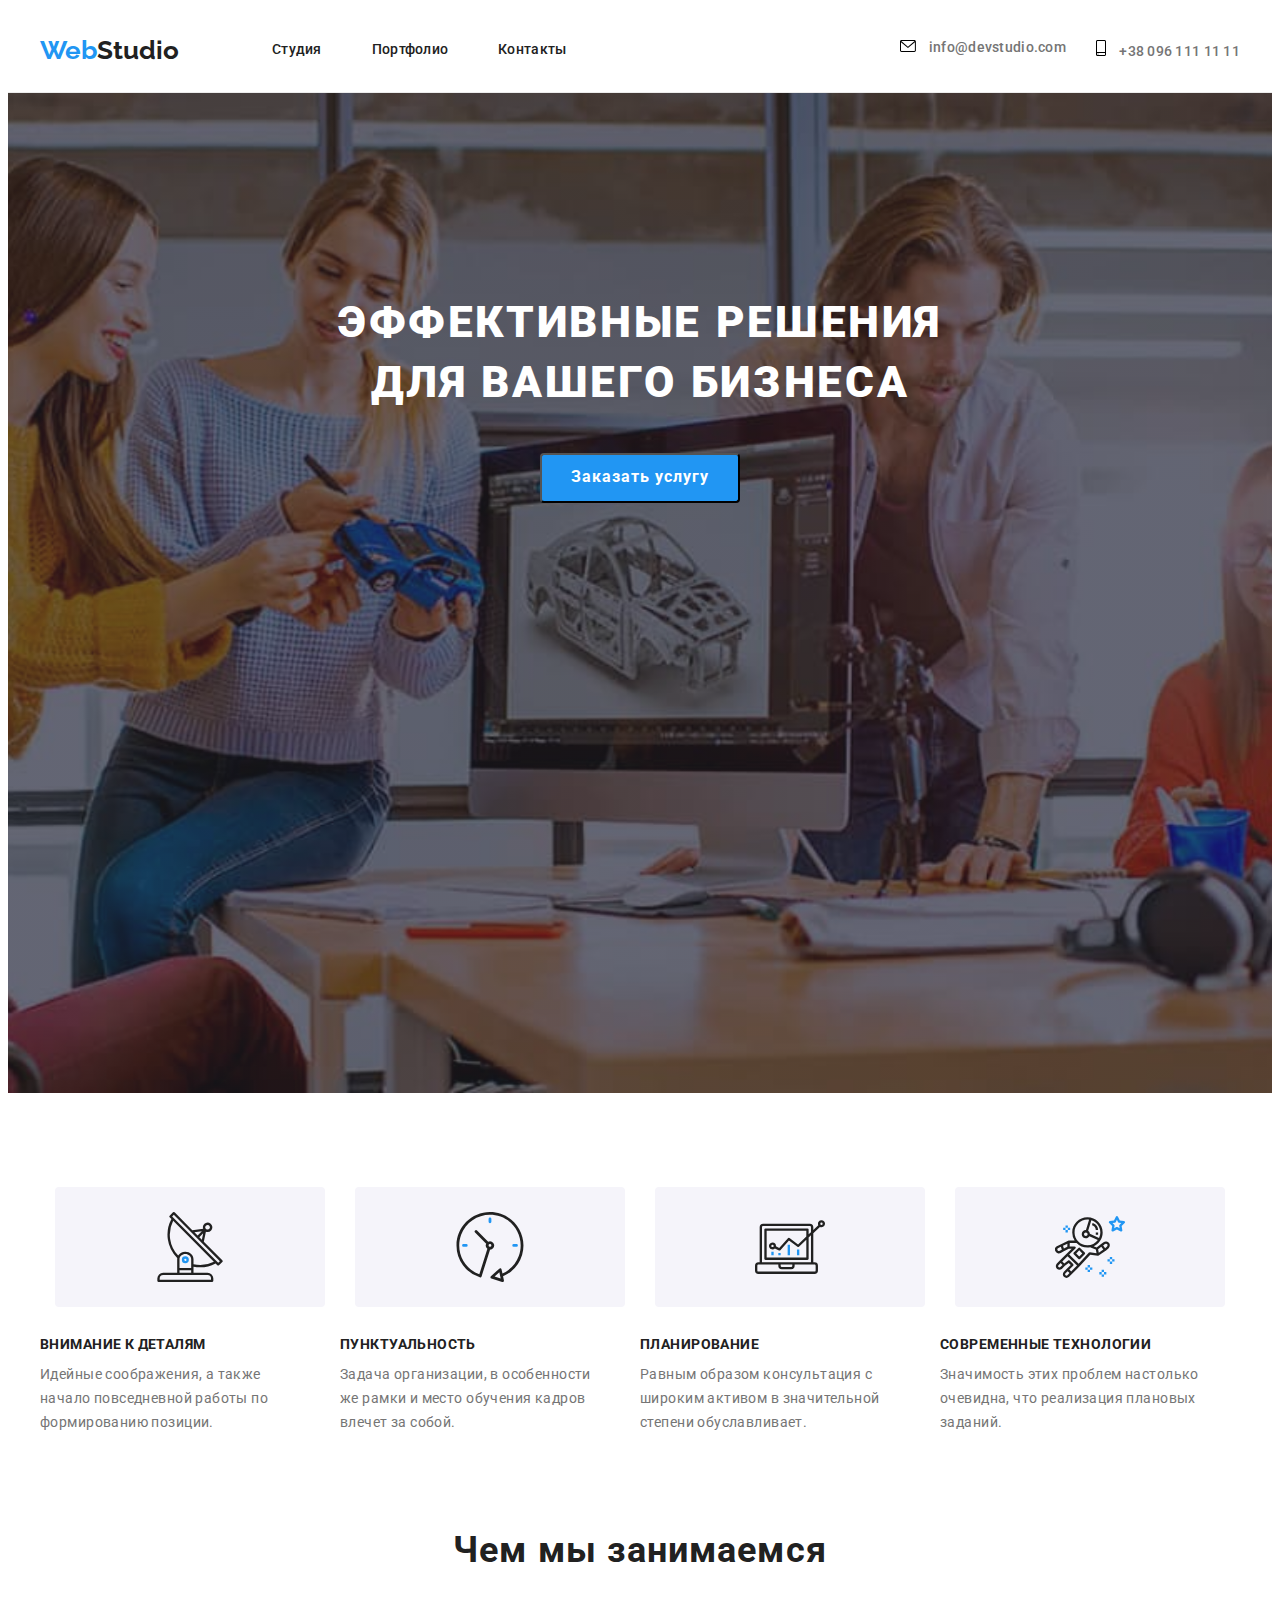
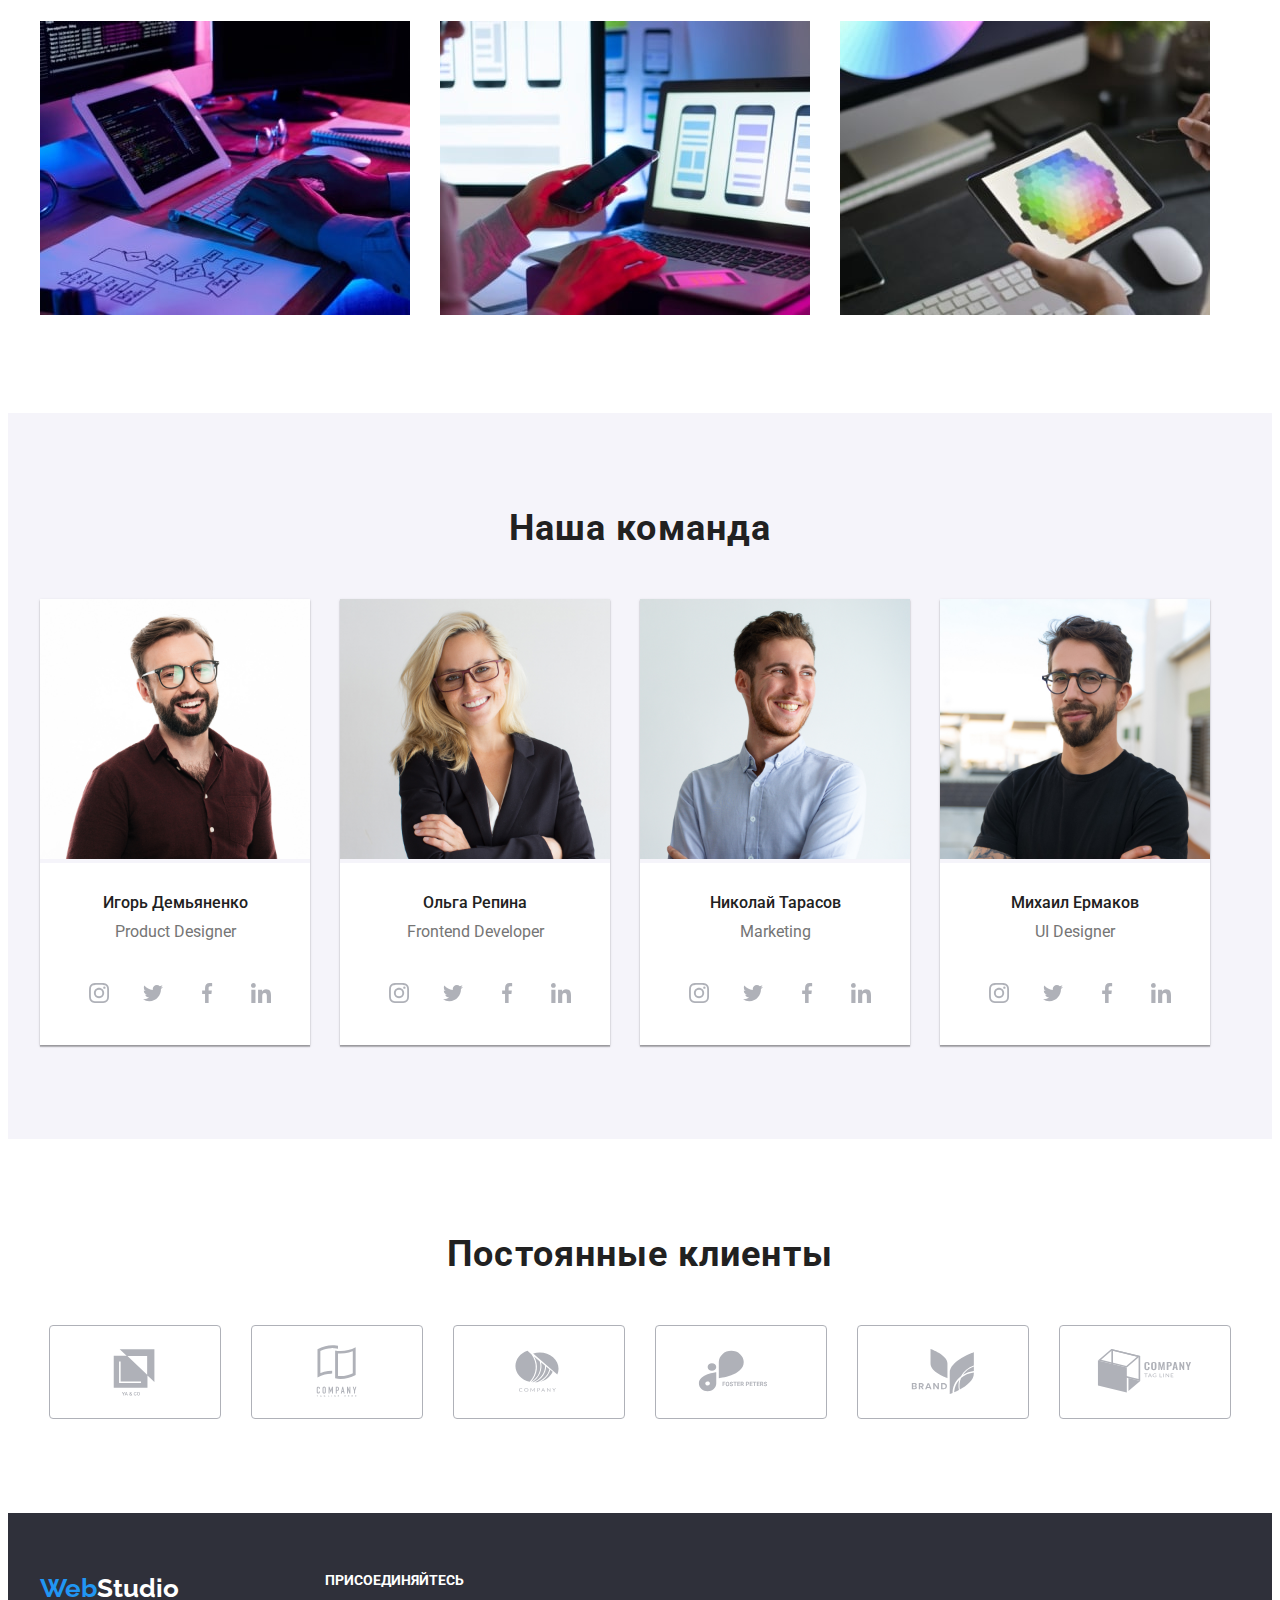
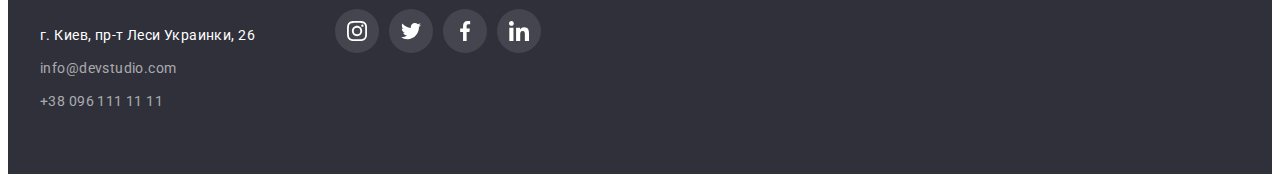
==== commit 4b53a1cb: "Добавляет анимацию в портфолио" ====
--- a/index.html
+++ b/index.html
@@ -60,7 +60,7 @@
     <div class="container">
         <h1 class="hero-title">Эффективные решения
             для вашего бизнеса</h1>
-        <button type="button" class="hero-btn">Заказать услугу</button>
+        <button data-modal-open type="button" class="hero-btn">Заказать услугу</button>
     </div>
 
     
@@ -129,26 +129,14 @@
     <div class="container">
   <h2 class="service-title">Чем мы занимаемся</h2>
   <ul class="service-list list">
-      
-     <li class="img-item"> 
-        <!-- <div class="service-font"> -->
-    <img src="./images/icon1.jpg" alt="Ноутбук" width="370">
-    <div class="service-text">
-    <h3 class="service-exemple">Десктопные приложения</h3>
-    </div>
-        <!-- </div>  -->
+     <li class="img-item">
+    <img src="./images/icon1.jpg" alt="Ноутбук" width="370" >
      </li>
-
      <li class="img-item">
-        <div class="service-font">
         <img src="./images/icon2.jpg" alt="Смартфон" width="370">
-    </div>
-
     </li>
     <li class="img-item">
-    <div class="service-font">
-        <img src="./images/icon3.jpg" alt="Планшет" width="370">
-    </div>
+        <img src="./images/icon3.jpg" alt="Планшет" width="370" >
     </li>
  </ul>
 </div>
@@ -419,14 +407,16 @@
     </div>
 </footer>
 
-<div class="backdrop is-hidden">
+<div class="backdrop is-hidden" data-modal >
     <div class="modal">
-        <svg class="modal-icon" width="30" height="30">
+        <svg class="modal-icon" width="30" height="30" data-modal-close >
             <use href="./images/symbol-defsclose.svg#icon-close"></use>
         </svg>
     </div>
 </div>
-  
+
+<script src="./js/modal.js"></script>
+
 </body>
 </html>
 
--- a/css/styles.css
+++ b/css/styles.css
@@ -38,8 +38,8 @@
 /* Шапка */
 
 .header {
-    padding-top: 24px;
-    padding-bottom: 24px;
+    /* padding-top: 24px;
+    padding-bottom: 24px; */
     border-bottom: 1px solid #ECECEC;
 }
 
@@ -112,16 +112,19 @@
 .header-item:not(:last-child) {
     margin-right: 50px;
 }
-.site-nav-item {
+
+.header-item {
+    display: block;
     position: relative;
-}
-
-.site-nav-item .header-item:hover::after{
-    content: '';
-    display: flex;
+    padding-top: 32px;
+    padding-bottom: 32px;
+}
+
+.site-nav-item .header-item:hover::after {
+    content:'';
+    display: block;
     position: absolute;
-    top: 46px;
-    left: 0;
+    bottom: 0px;
     width: 100%;
     height: 4px;
     border-radius: 2px;
@@ -215,9 +218,6 @@
     background-size: cover;
 }
 
-.
-
-
 /* Преимущества */
 .benefits {
     padding-top: 94px;
@@ -298,41 +298,7 @@
 .img-item:not(:last-child) {
    margin-right: 30px; 
 }
-.img-item {
-    position: relative;
-}
-
-.img-item::before {
-    display: inline-block;
-    position: absolute;
-    content: '';
-    width: 100%;
-    height: 70px;
-    bottom: 0;
-    background: rgba(47, 48, 58, 0.8);
-
-}
-.service-text {
-   position: relative;
-}
-
-.service-exemple {
-    display: flex;
-    position: absolute;
-    top: 50%;
-    left: 50%;
-    transform: translate(-50%, -50%);
-} 
-
- .service-exemple {
-    font-weight: 700;
-    font-size: 14px;
-    line-height: 1.14;
-    text-align: center;
-    letter-spacing: 0.03em;
-    text-transform: uppercase;
-    color: var(--primary-bg-color);
-}
+
 
 /* Team */
 
@@ -583,7 +549,7 @@
     left: 0;
     width: 100%;
     height: 100%;
-    background-color: rgba(136, 11, 11, 0.6);
+   
 }
 
 .backdrop.is-hidden {
@@ -721,13 +687,6 @@
     color: var(--title-text-color);
 }
 
-.container .projects-text {
-    font-weight: 400;
-    font-size: 16px;
-    line-height: 1.89;
-    letter-spacing: 0.03em;
-    color: var(--primary-text-color);
-}
 
 
 .projects-list  {
@@ -741,4 +700,33 @@
     flex-basis: calc((100% - 90px) / 3);
     margin-left: 30px;
     margin-bottom: 30px;
-}+}
+
+.projects-items:hover .submenu-text {
+    transform: translateY(0%);
+}
+.submenu {
+    position: relative;
+    overflow: hidden;
+
+}
+
+.submenu-text {
+    position: absolute;
+    top: 0;
+    width: 100%;
+    height: 100%;
+    padding-top: 63px;
+    padding-right: 24px;
+    padding-bottom: 63px;
+    padding-left: 24px;
+    font-weight: 400;
+    font-size: 18px;
+    line-height: 1.6;
+    letter-spacing: 0.03em;
+    background-color:rgba(33, 150, 243, 0.9);
+    color: var(--primary-bg-color);
+    transform: translateY(100%);
+    transition: transform 250ms linear;
+}
+
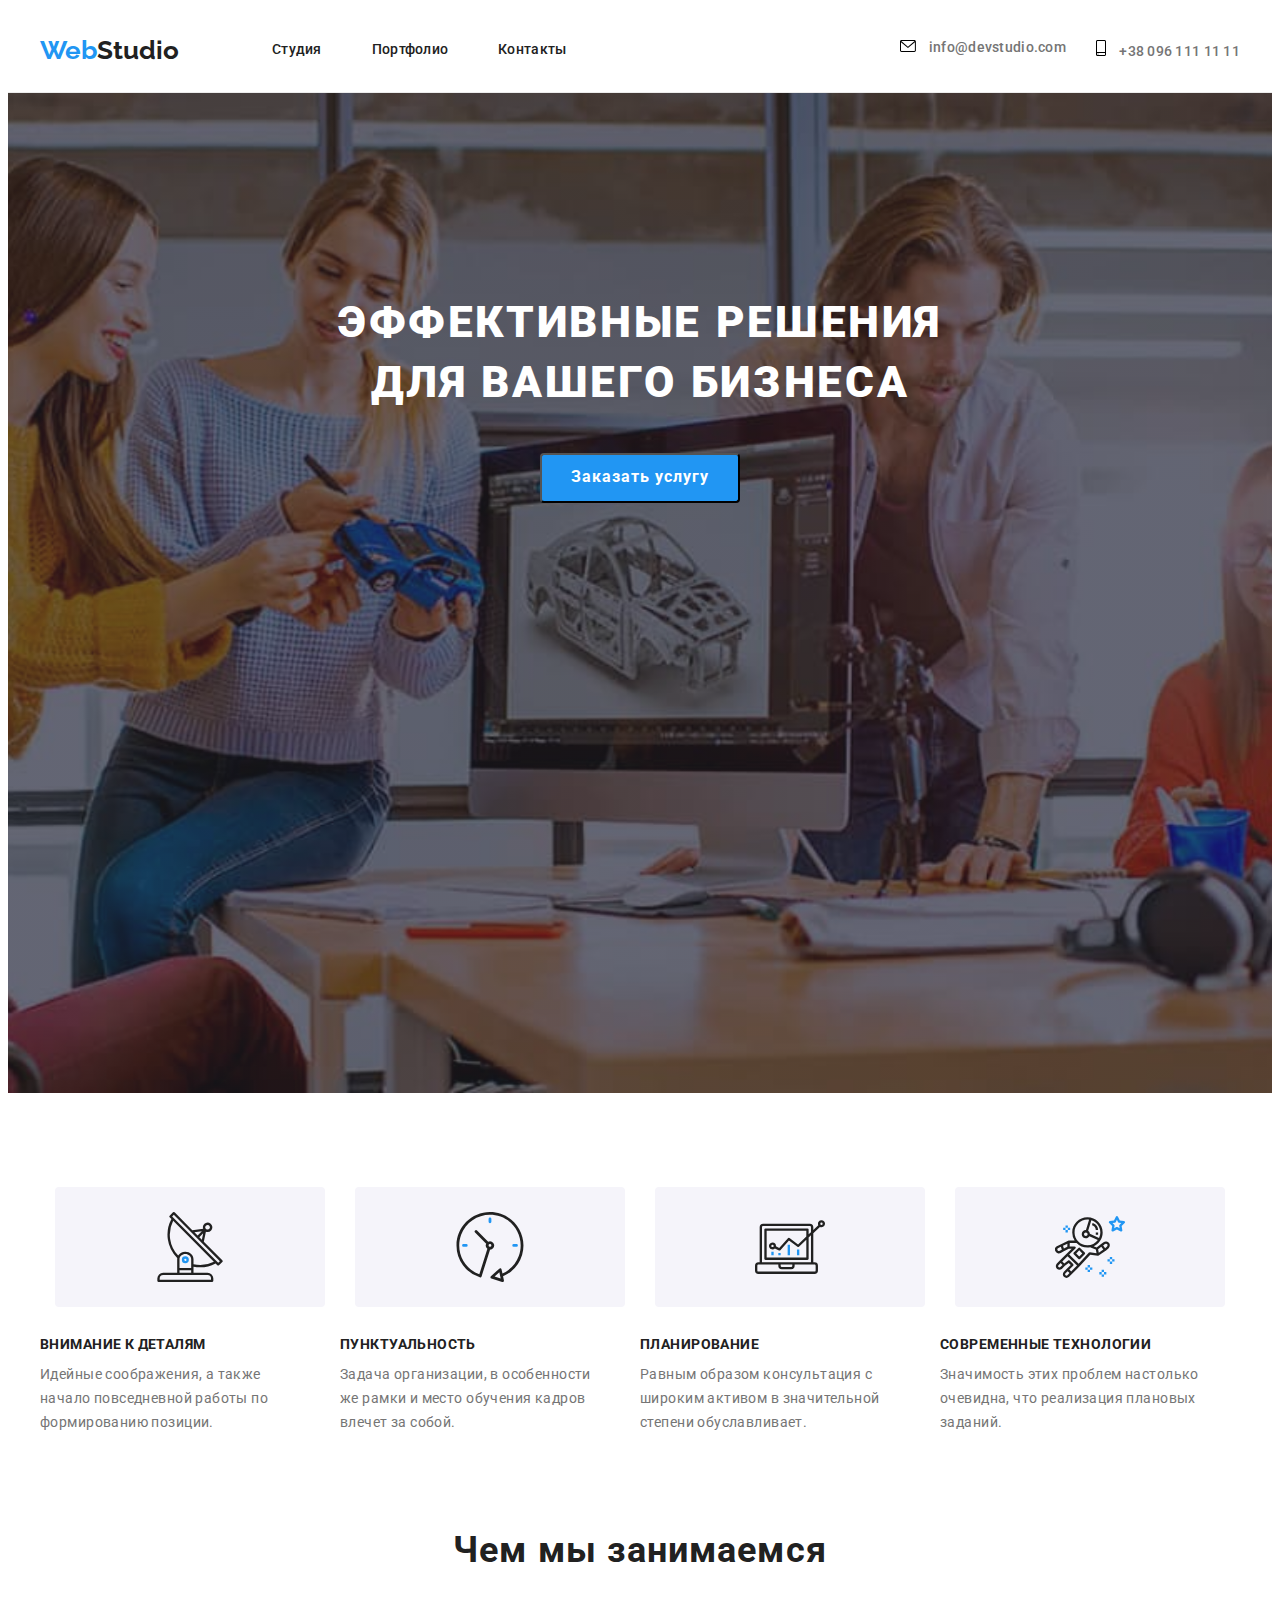
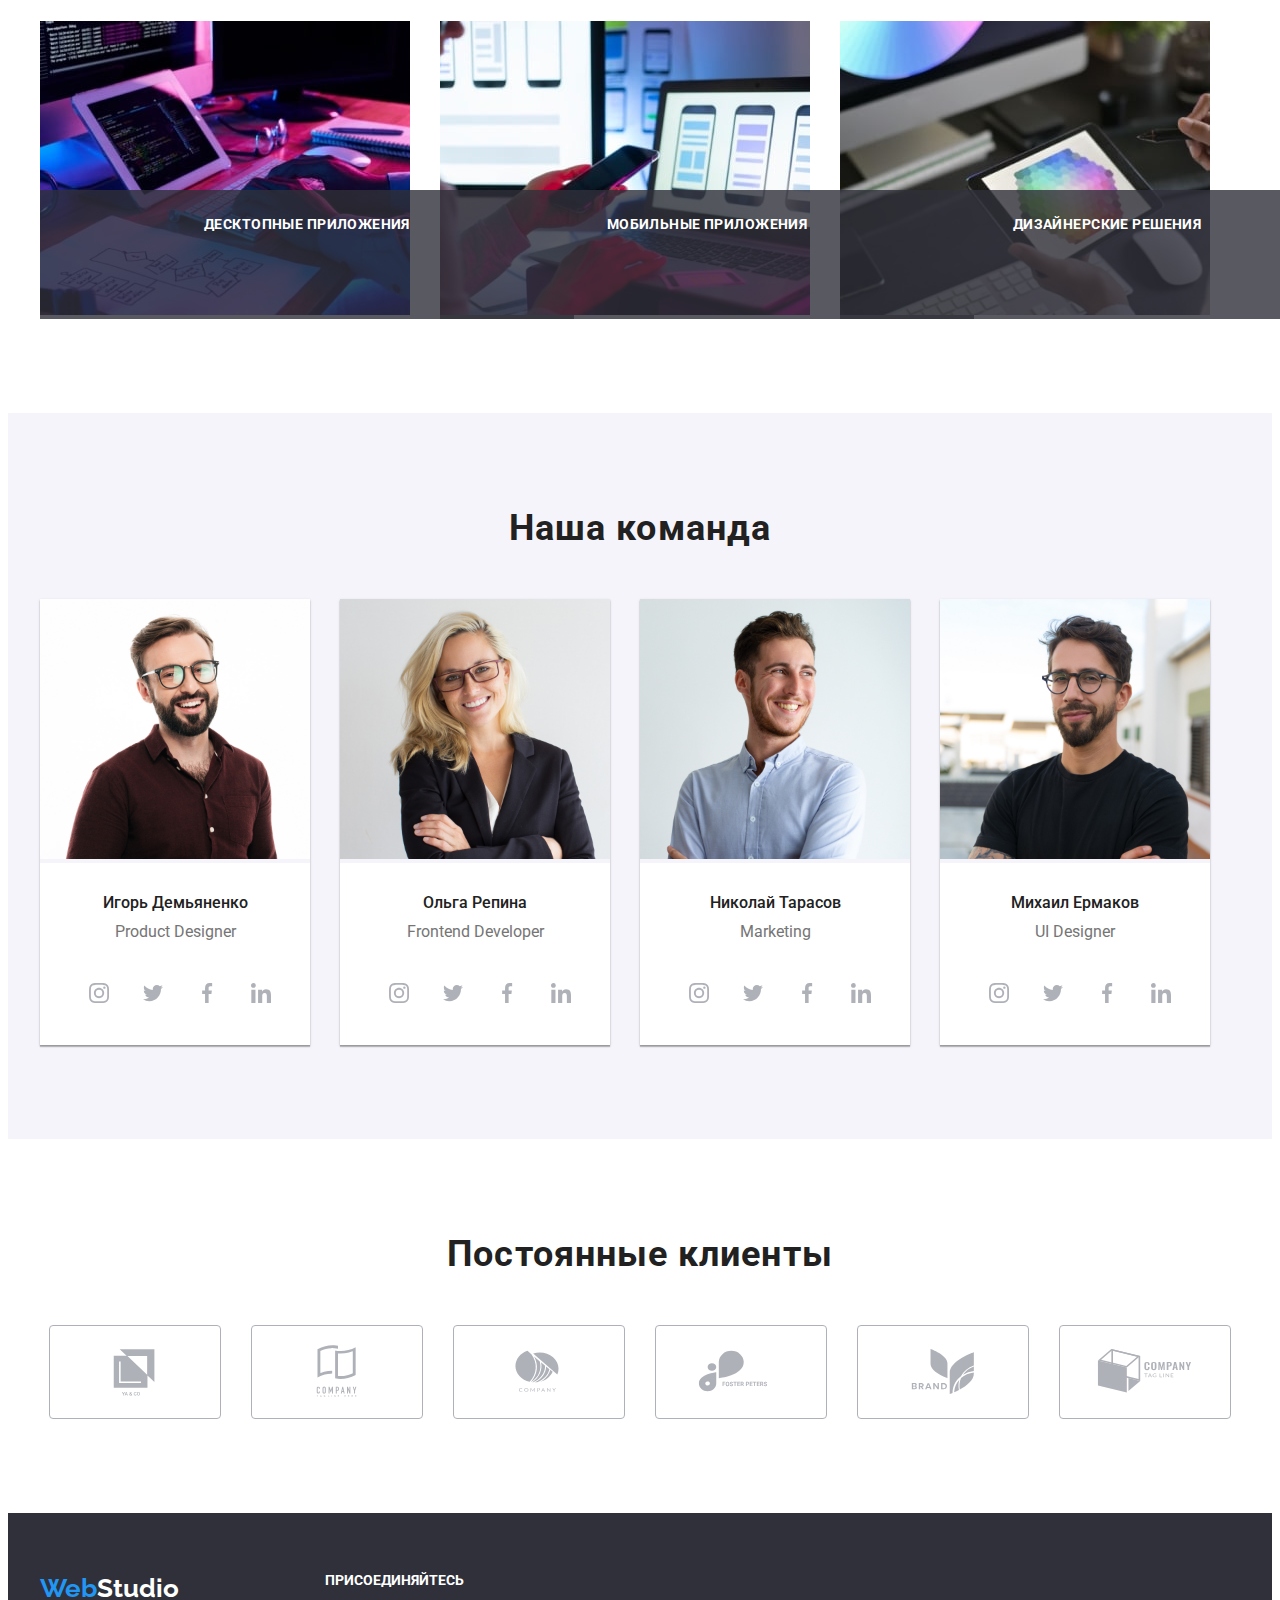
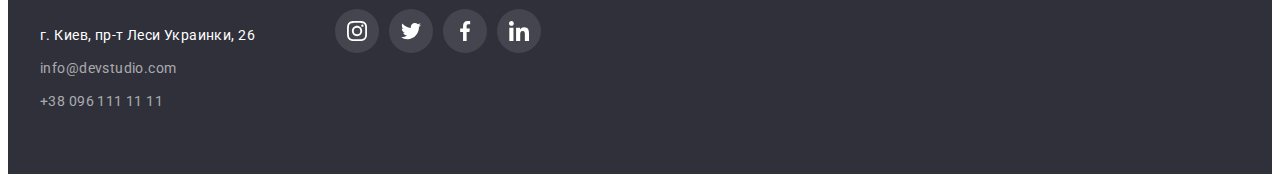
==== commit 11953f56: "Добавляет фон и текст изображениям" ====
--- a/index.html
+++ b/index.html
@@ -130,13 +130,22 @@
   <h2 class="service-title">Чем мы занимаемся</h2>
   <ul class="service-list list">
      <li class="img-item">
+         <div class="service-font">
     <img src="./images/icon1.jpg" alt="Ноутбук" width="370" >
+    <p class="service-text">Десктопные приложения</p>
+    </div>
      </li>
      <li class="img-item">
+        <div class="service-font">
         <img src="./images/icon2.jpg" alt="Смартфон" width="370">
+        <p class="service-text">Мобильные приложения</p>
+    </div>
     </li>
     <li class="img-item">
+        <div class="service-font">
         <img src="./images/icon3.jpg" alt="Планшет" width="370" >
+        <p class="service-text">Дизайнерские решения</p>
+    </div>
     </li>
  </ul>
 </div>
--- a/css/styles.css
+++ b/css/styles.css
@@ -298,7 +298,28 @@
 .img-item:not(:last-child) {
    margin-right: 30px; 
 }
-
+.service-font {
+    position: relative;
+}
+
+.service-text {
+    position: absolute;
+    bottom: 0;
+    width: 100%;
+    height: 25%;
+    padding-top: 27px;
+    padding-right: 82px;
+    padding-bottom: 27px;
+    padding-left: 82px;
+    font-weight: 700;
+    font-size: 14px;
+    line-height: 1.14;
+    text-align: center;
+    letter-spacing: 0.03em;
+    text-transform: uppercase;
+    background: rgba(47, 48, 58, 0.8);
+    color: var(--primary-bg-color);
+}
 
 /* Team */
 
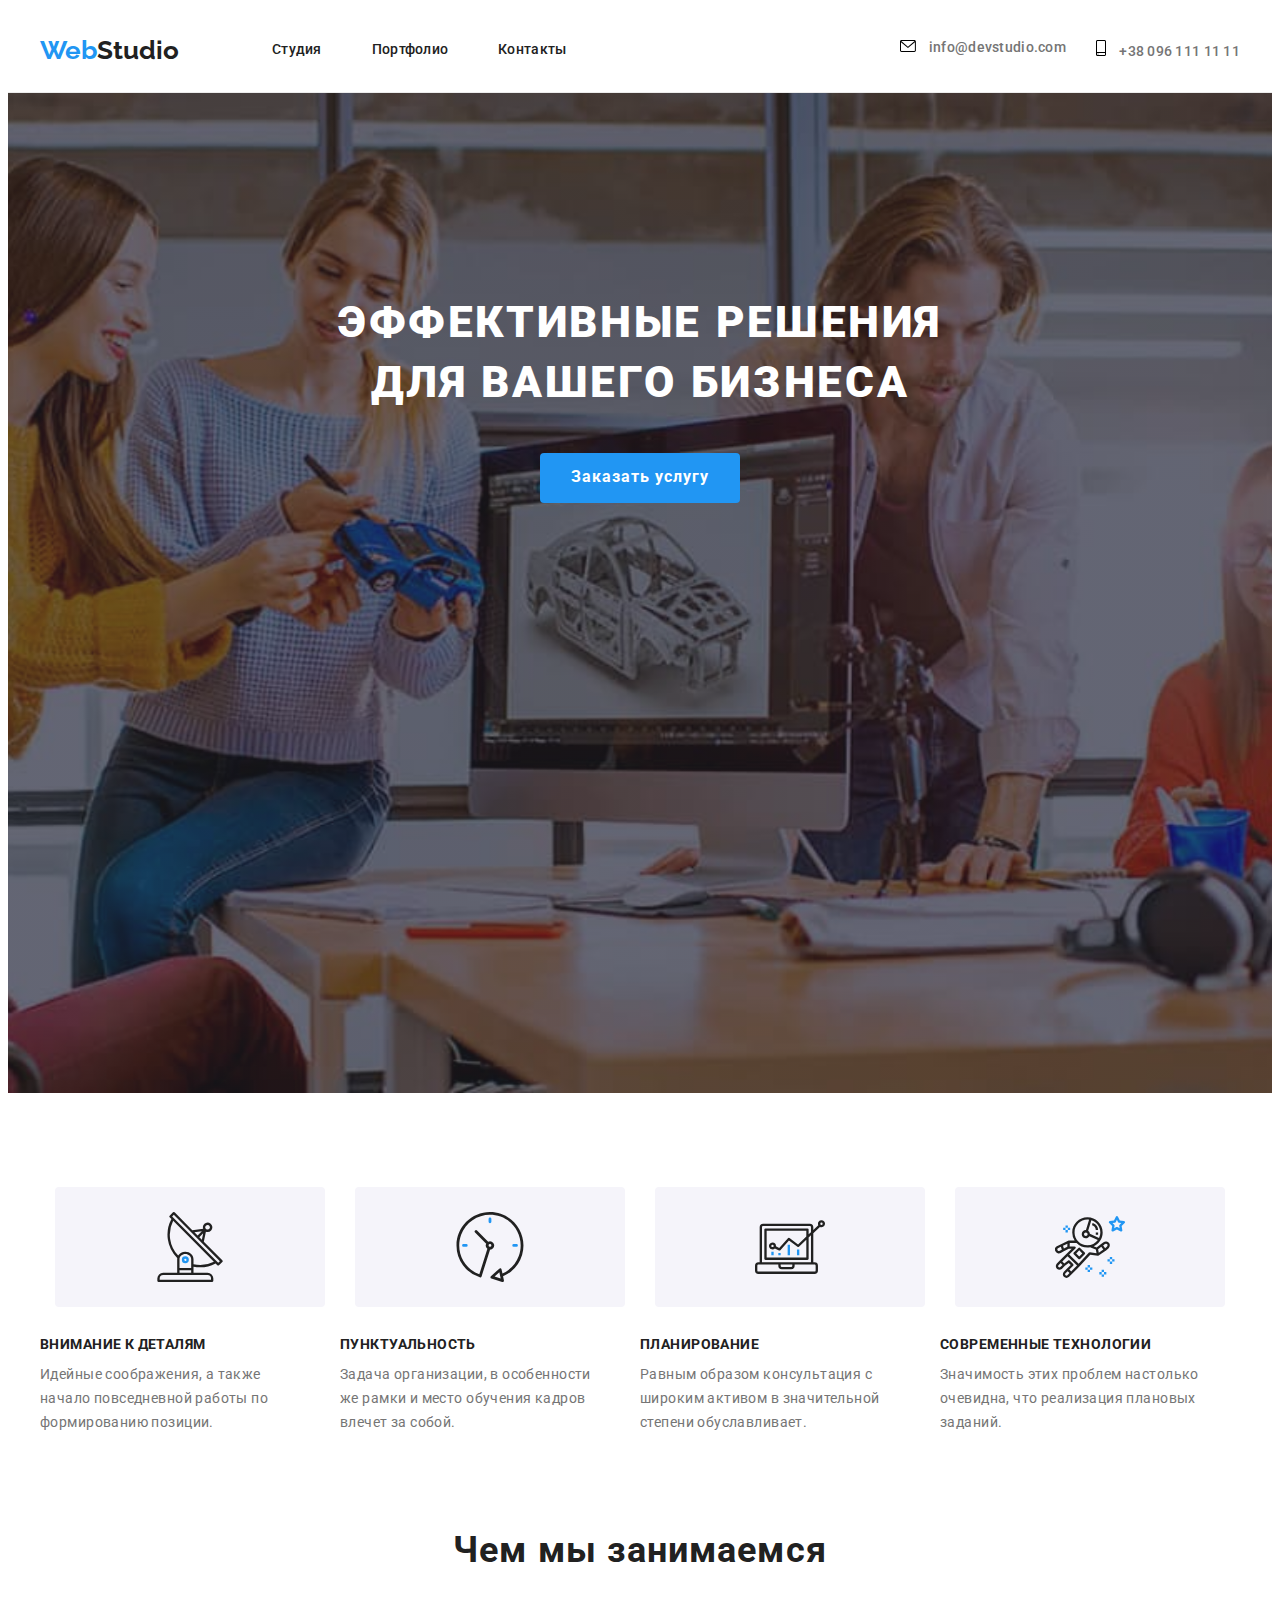
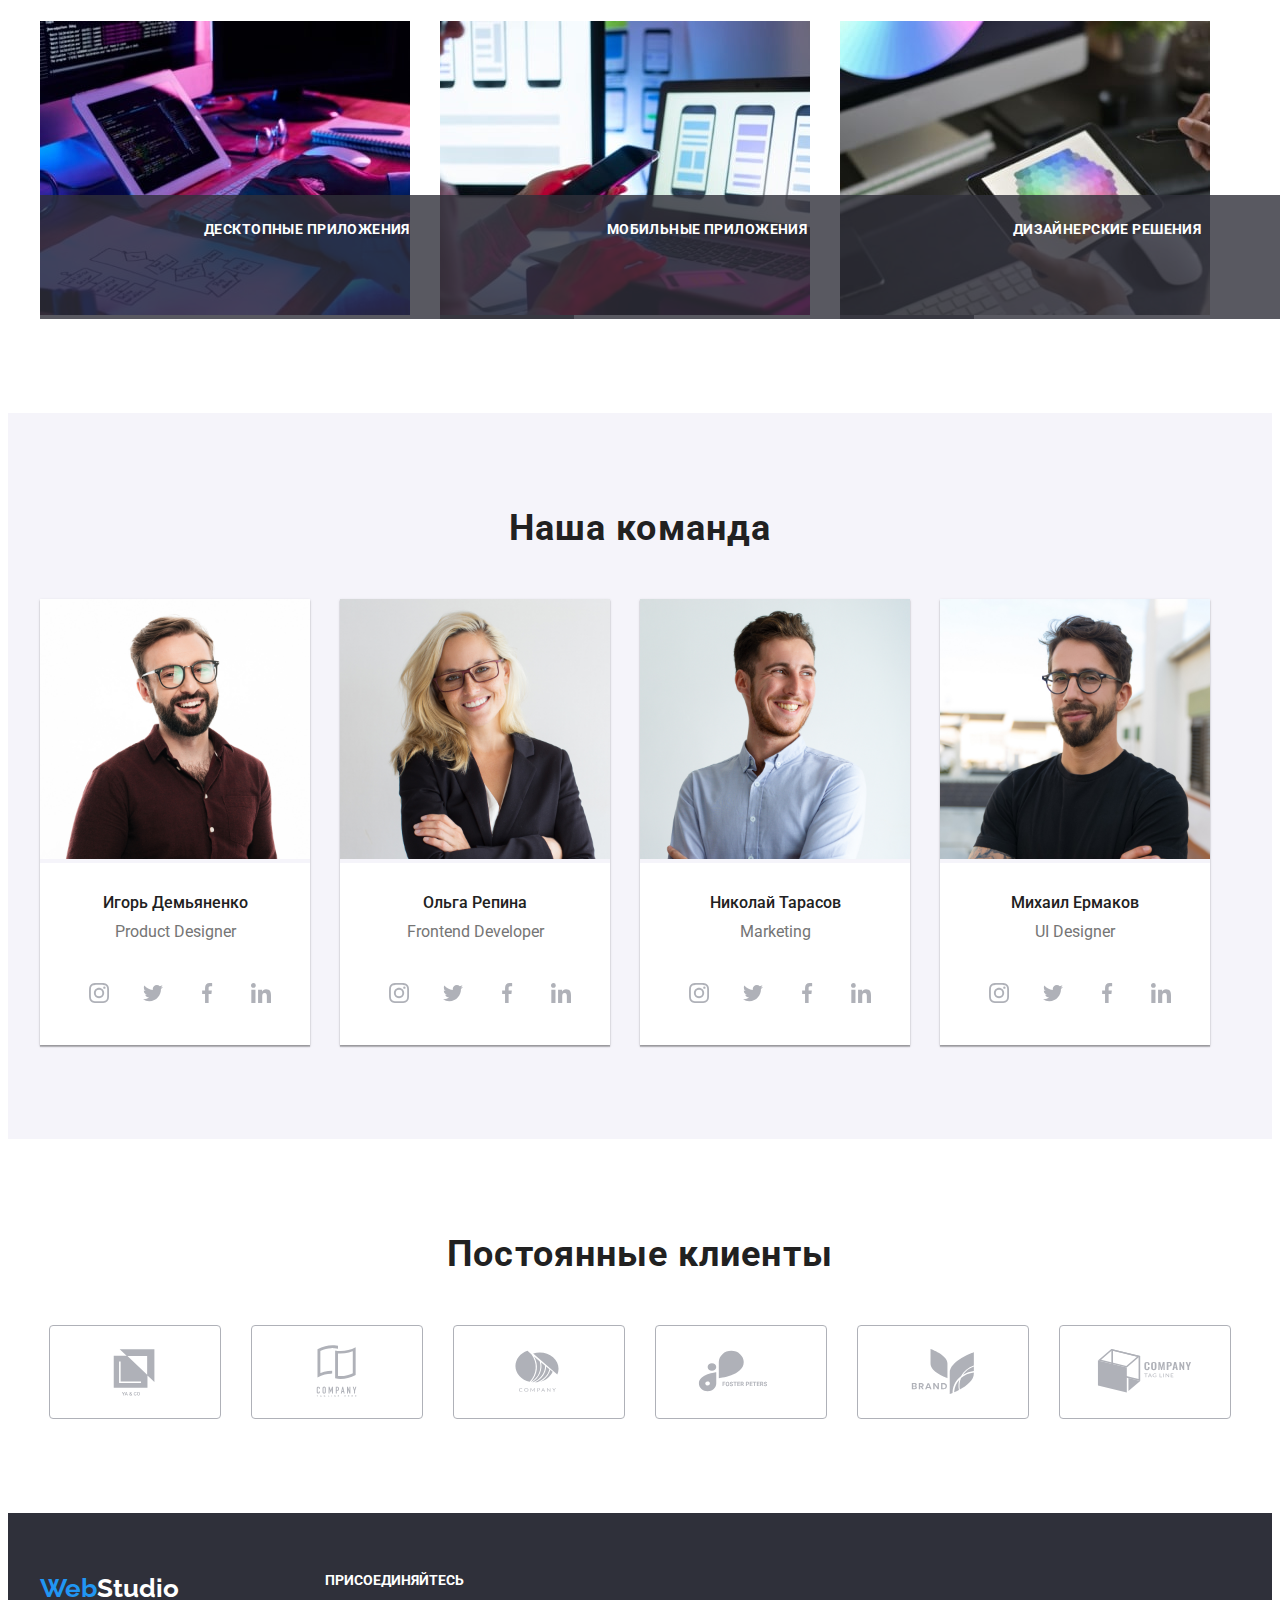
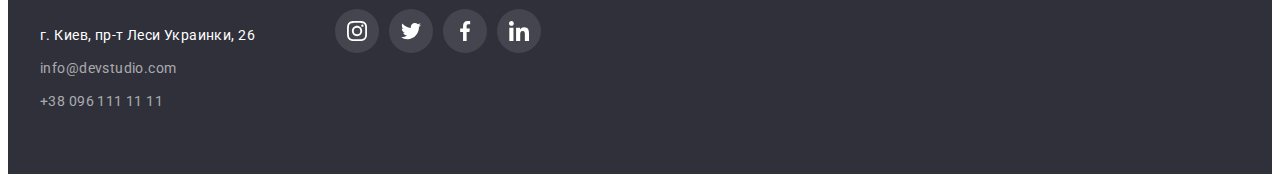
==== commit 5bc59e19: "Вносит изменения в переходы" ====
--- a/index.html
+++ b/index.html
@@ -63,8 +63,6 @@
         <button data-modal-open type="button" class="hero-btn">Заказать услугу</button>
     </div>
 
-    
-    
  </section>
 
 <!--Преимущества-->
--- a/css/styles.css
+++ b/css/styles.css
@@ -25,6 +25,10 @@
 padding-left: 0;
 }
 
+.img {
+    display: block;
+}
+
 .list {
     list-style: none;
 }
@@ -118,6 +122,7 @@
     position: relative;
     padding-top: 32px;
     padding-bottom: 32px;
+   
 }
 
 .site-nav-item .header-item:hover::after {
@@ -152,6 +157,12 @@
     margin-right: 10px;
     color: var(--primary-text-color);
 }
+
+.header-item {
+    transition-property: color, background-color, fill;
+    transition-duration: 250ms;
+    transition-timing-function: cubic-bezier(0.4, 0, 0.2, 1);
+}
 .header-item:hover,
 .header-item:focus {
 fill: var(--accent-color);
@@ -175,6 +186,7 @@
 .hero-btn {
     display: block;
     border-radius: 4px;
+    border: none;
     min-width: 200px;
     height: 50px;
     margin-right: auto;
@@ -295,6 +307,7 @@
     padding-bottom: 94px;
 }
 
+
 .img-item:not(:last-child) {
    margin-right: 30px; 
 }
@@ -306,7 +319,7 @@
     position: absolute;
     bottom: 0;
     width: 100%;
-    height: 25%;
+    min-height: 70px;
     padding-top: 27px;
     padding-right: 82px;
     padding-bottom: 27px;
@@ -381,6 +394,9 @@
     justify-content: center;
     align-items: center;
     margin-left: 10px;
+    transition-property: background-color, fill;
+    transition-duration: 250ms;
+    transition-timing-function: cubic-bezier(0.4, 0, 0.2, 1);
 }
 
 .team-soc-icon {
@@ -441,6 +457,7 @@
     background-repeat: no-repeat;
     background-size: contain;
     background-position: center;
+    
 }  
 
 .clients-link {
@@ -450,7 +467,12 @@
     align-items: center;
     width: 100%;
     height: 100%;
-}
+    transition-property: border, fill;
+    transition-duration: 250ms;
+    transition-timing-function: cubic-bezier(0.4, 0, 0.2, 1);
+}
+
+
 .clients-item:hover,
 .clients-item:focus {
     border: 1px solid #2196f3;
@@ -488,6 +510,13 @@
     font-size: 14px;
     line-height: 1.71;
     letter-spacing: 0.03em;
+    
+}
+
+.footer .link{
+    transition-property: color;
+    transition-duration: 250ms;
+    transition-timing-function: cubic-bezier(0.4, 0, 0.2, 1);
 }
 
 .footer .link:hover,
@@ -552,7 +581,13 @@
 }
 .join-soc-list {
     display:flex;
-    align-items: center;
+    align-items: center;  
+}
+
+.join-soc-link {
+    transition-property: background-color, fill;
+    transition-duration: 250ms;
+    transition-timing-function: cubic-bezier(0.4, 0, 0.2, 1);
 }
 
 .join-soc-link:hover, 
@@ -570,6 +605,9 @@
     left: 0;
     width: 100%;
     height: 100%;
+    background: rgba(0, 0, 0, 0.2);
+    opacity: 1;
+    transition: opacity 250ms cubic-bezier(0.4, 0, 0.2, 1);
    
 }
 
@@ -578,12 +616,14 @@
     pointer-events: none;
 }
 
+.backdrop.is-hidden .modal {
+    transform: translate(-50%, -50%) scale(0.9);
+}
 
 .modal {
     position: absolute;
     top: 50%;
     left: 50%;
-    transform: translate(-50%, -50%);
     min-height: 581px;
     min-width: 528px;
     box-shadow: 0px 1px 3px rgba(0, 0, 0, 0.12),
@@ -591,6 +631,9 @@
      0px 2px 1px rgba(0, 0, 0, 0.2);
     border-radius: 4px;
     background-color: var(--primary-bg-color);
+    transform: translate(-50%, -50%) scale(0.9);
+    transition: opacity 250ms cubic-bezier(0.4, 0, 0.2, 1);
+   
 }
 
 .modal-icon {
@@ -630,6 +673,7 @@
 .projects-btn {
     padding: 6px 22px 6px 22px;
     border-radius: 4px;
+    border: none;
     font-family: inherit;
     font-weight: 500;
     font-size: 16px;
@@ -638,6 +682,9 @@
     letter-spacing: 0.03em;
     color: var(--title-text-color);
     white-space: nowrap;
+    transition-property: color, background-color;
+    transition-duration: 250ms;
+    transition-timing-function: cubic-bezier(0.4, 0, 0.2, 1);
     }
 
 .btn-item:first-child {
@@ -675,6 +722,11 @@
 .projects-btn {
     flex-basis: calc((100% - 50px) / 5);
 } 
+.btn-item{
+    transition-property: box-shadow;
+    transition-duration: 250ms;
+    transition-timing-function: cubic-bezier(0.4, 0, 0.2, 1);
+}
 
 .btn-item:hover,
 .btn-item:focus {
@@ -693,6 +745,9 @@
 .portfolio-link {
     display: block;
     text-decoration: none;
+    transition-property: box-shadow;
+    transition-duration: 250ms;
+    transition-timing-function: cubic-bezier(0.4, 0, 0.2, 1);
 }
 
 .portfolio-link:hover,
@@ -708,6 +763,13 @@
     color: var(--title-text-color);
 }
 
+.container .projects-text {
+    font-weight: 400;
+    font-size: 16px;
+    line-height: 1.89;
+    letter-spacing: 0.03em;
+    color: var(--primary-text-color);
+}
 
 
 .projects-list  {
@@ -748,6 +810,6 @@
     background-color:rgba(33, 150, 243, 0.9);
     color: var(--primary-bg-color);
     transform: translateY(100%);
-    transition: transform 250ms linear;
-}
-
+    transition: transform 250ms cubic-bezier(0.4, 0, 0.2, 1);
+}
+
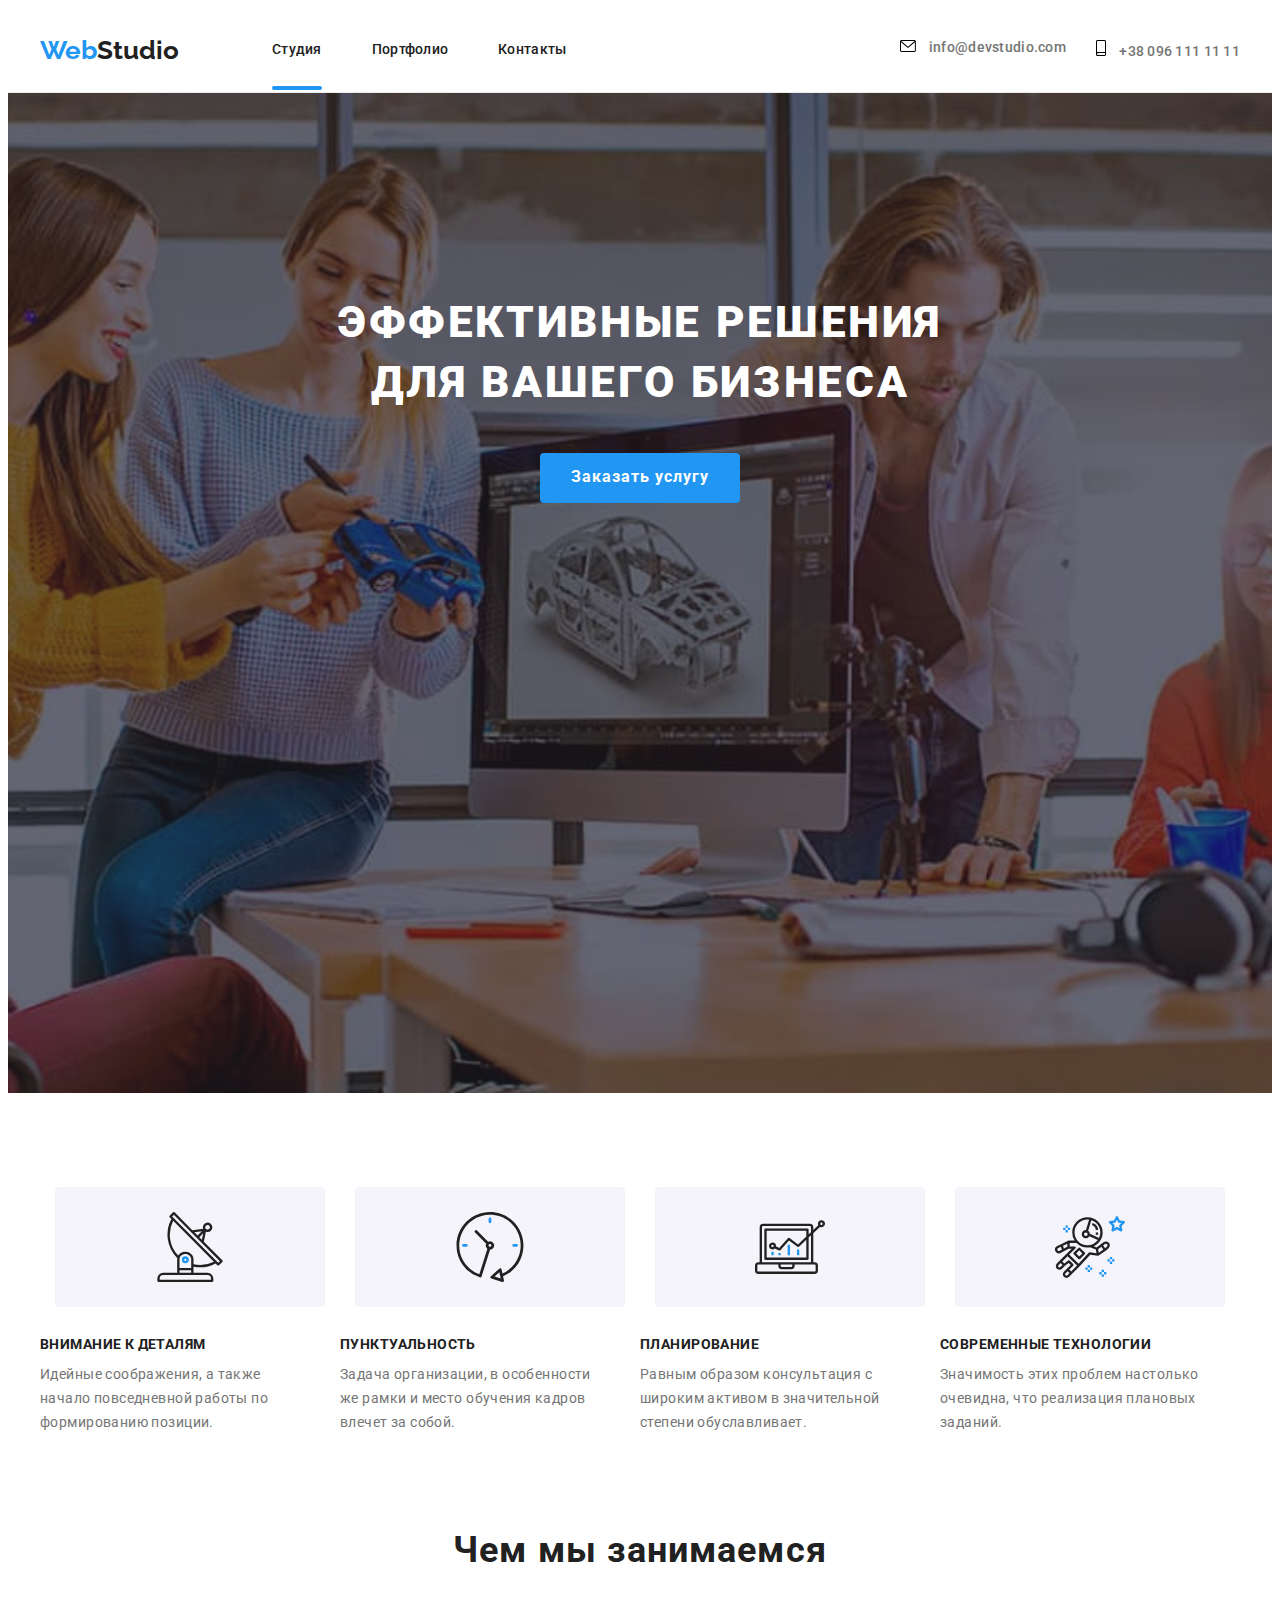
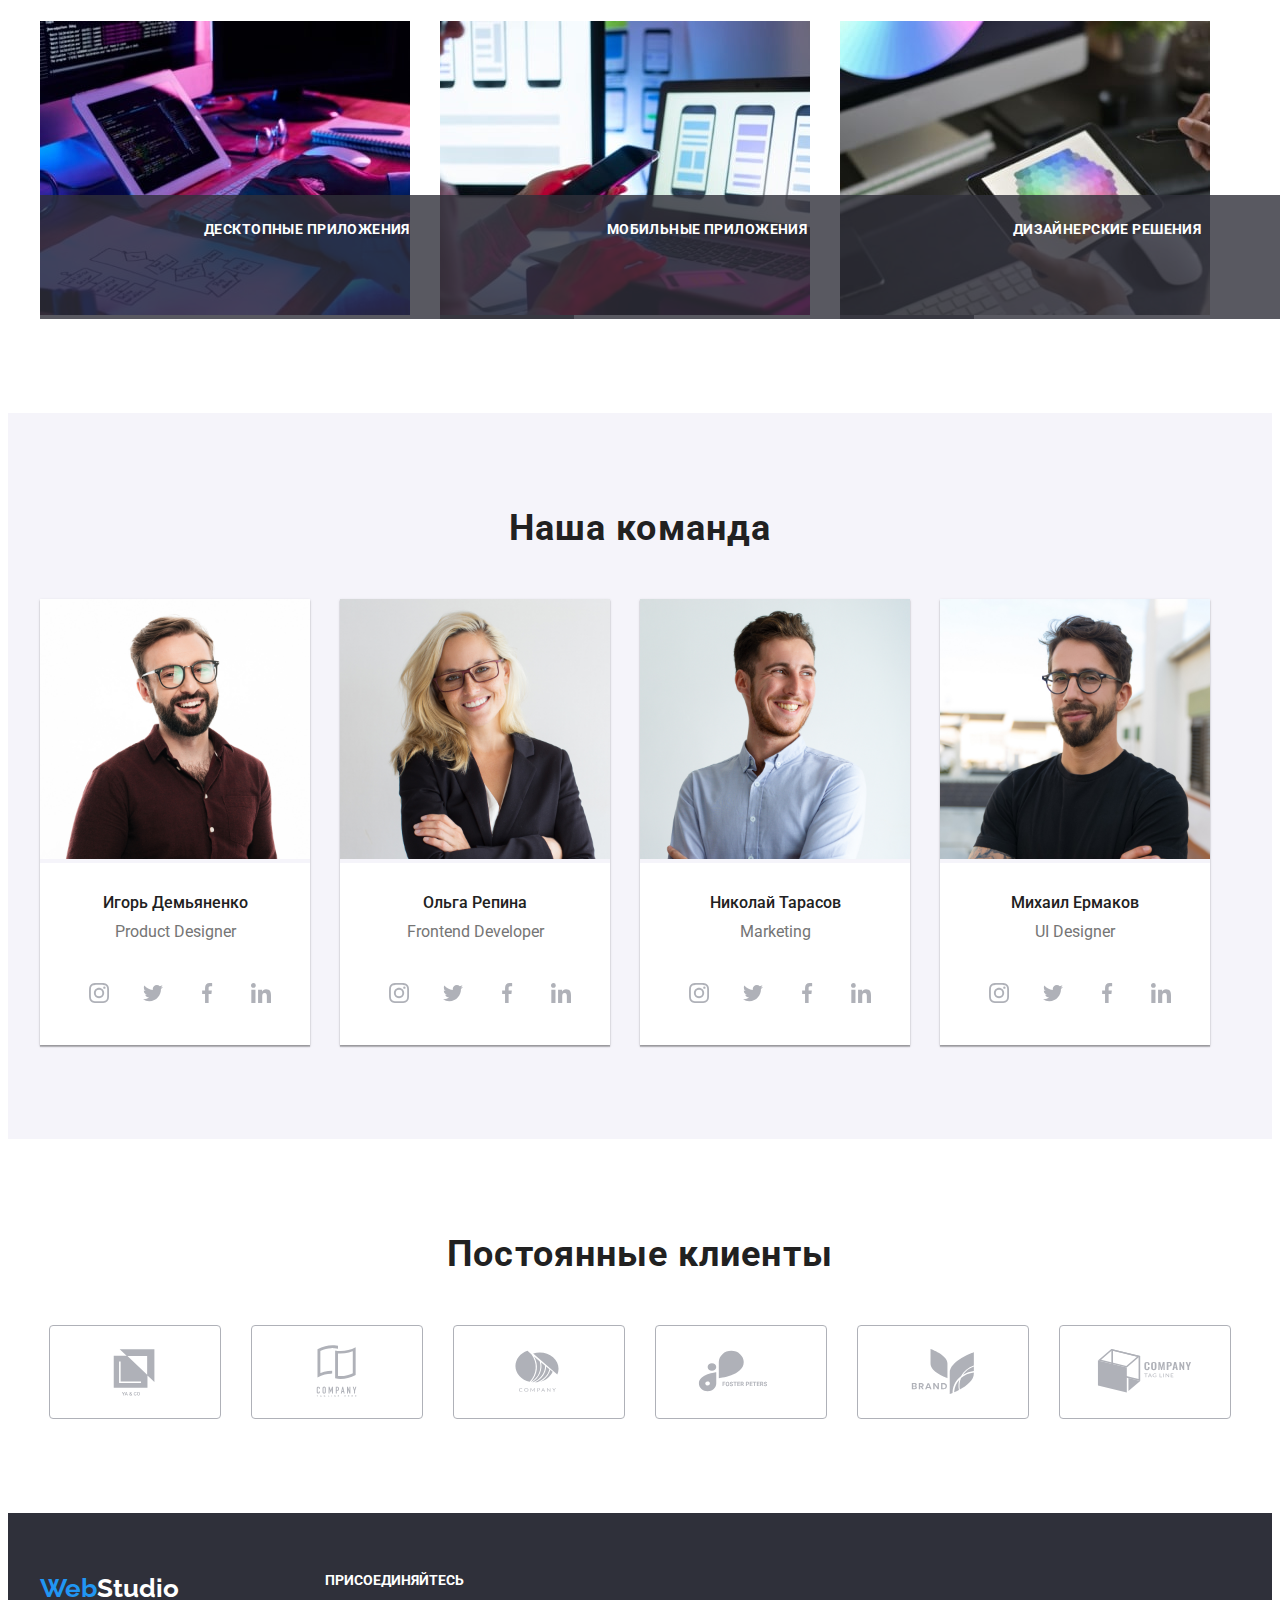
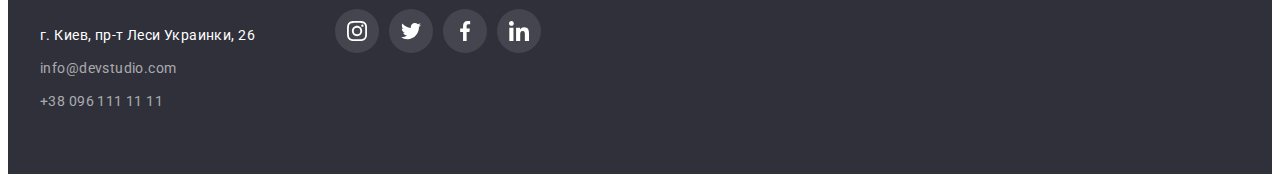
==== commit ed3f04f0: "Добавляет подчеркивание активной странице" ====
--- a/index.html
+++ b/index.html
@@ -19,9 +19,9 @@
          
      <ul class="site-nav list">
          <li class="site-nav-item">
-             <a href="" class="header-item">Студия</a></li>
+             <a href="" class="header-item current">Студия</a></li>
          <li class="site-nav-item">
-             <a href="./portfolio.html" class="header-item current">Портфолио</a></li>
+             <a href="./portfolio.html" class="header-item">Портфолио</a></li>
          <li class="site-nav-item">
              <a href="" class="header-item">Контакты</a>
             </li>
--- a/css/styles.css
+++ b/css/styles.css
@@ -121,20 +121,36 @@
     display: block;
     position: relative;
     padding-top: 32px;
-    padding-bottom: 32px;
-   
-}
-
-.site-nav-item .header-item:hover::after {
+    padding-bottom: 32px; 
+    transition-property: color, background-color, fill;
+    transition-duration: 250ms;
+    transition-timing-function: cubic-bezier(0.4, 0, 0.2, 1);
+}
+
+.header-item:hover,
+.header-item:focus {
+fill: var(--accent-color);
+}
+
+.current:after {
     content:'';
     display: block;
     position: absolute;
+    left: 0;
     bottom: 0px;
     width: 100%;
     height: 4px;
     border-radius: 2px;
     background-color: var(--accent-color);
-}
+    /* opacity: 0; */
+    /* transition: opacity 250ms cubic-bezier(0.4, 0, 0.2, 1); */
+
+}
+
+/* .current:hover::after {
+    display: block;
+    opacity: 1;
+} */
 
 .contacts {
     display: flex;
@@ -158,15 +174,7 @@
     color: var(--primary-text-color);
 }
 
-.header-item {
-    transition-property: color, background-color, fill;
-    transition-duration: 250ms;
-    transition-timing-function: cubic-bezier(0.4, 0, 0.2, 1);
-}
-.header-item:hover,
-.header-item:focus {
-fill: var(--accent-color);
-}
+
     
 /* Герой */
 
@@ -394,7 +402,7 @@
     justify-content: center;
     align-items: center;
     margin-left: 10px;
-    transition-property: background-color, fill;
+    transition-property: background-color;
     transition-duration: 250ms;
     transition-timing-function: cubic-bezier(0.4, 0, 0.2, 1);
 }
@@ -572,8 +580,10 @@
     justify-content: center;
     align-items: center;
     margin-left: 10px;
-    background-color: rgba(255, 255, 255, 0.1)
-    ;
+    background-color: rgba(255, 255, 255, 0.1);
+    transition-property: background-color, fill;
+    transition-duration: 250ms;
+    transition-timing-function: cubic-bezier(0.4, 0, 0.2, 1);
 }
 
 .join-soc-icon {
@@ -584,11 +594,6 @@
     align-items: center;  
 }
 
-.join-soc-link {
-    transition-property: background-color, fill;
-    transition-duration: 250ms;
-    transition-timing-function: cubic-bezier(0.4, 0, 0.2, 1);
-}
 
 .join-soc-link:hover, 
 .join-soc-link:focus {
